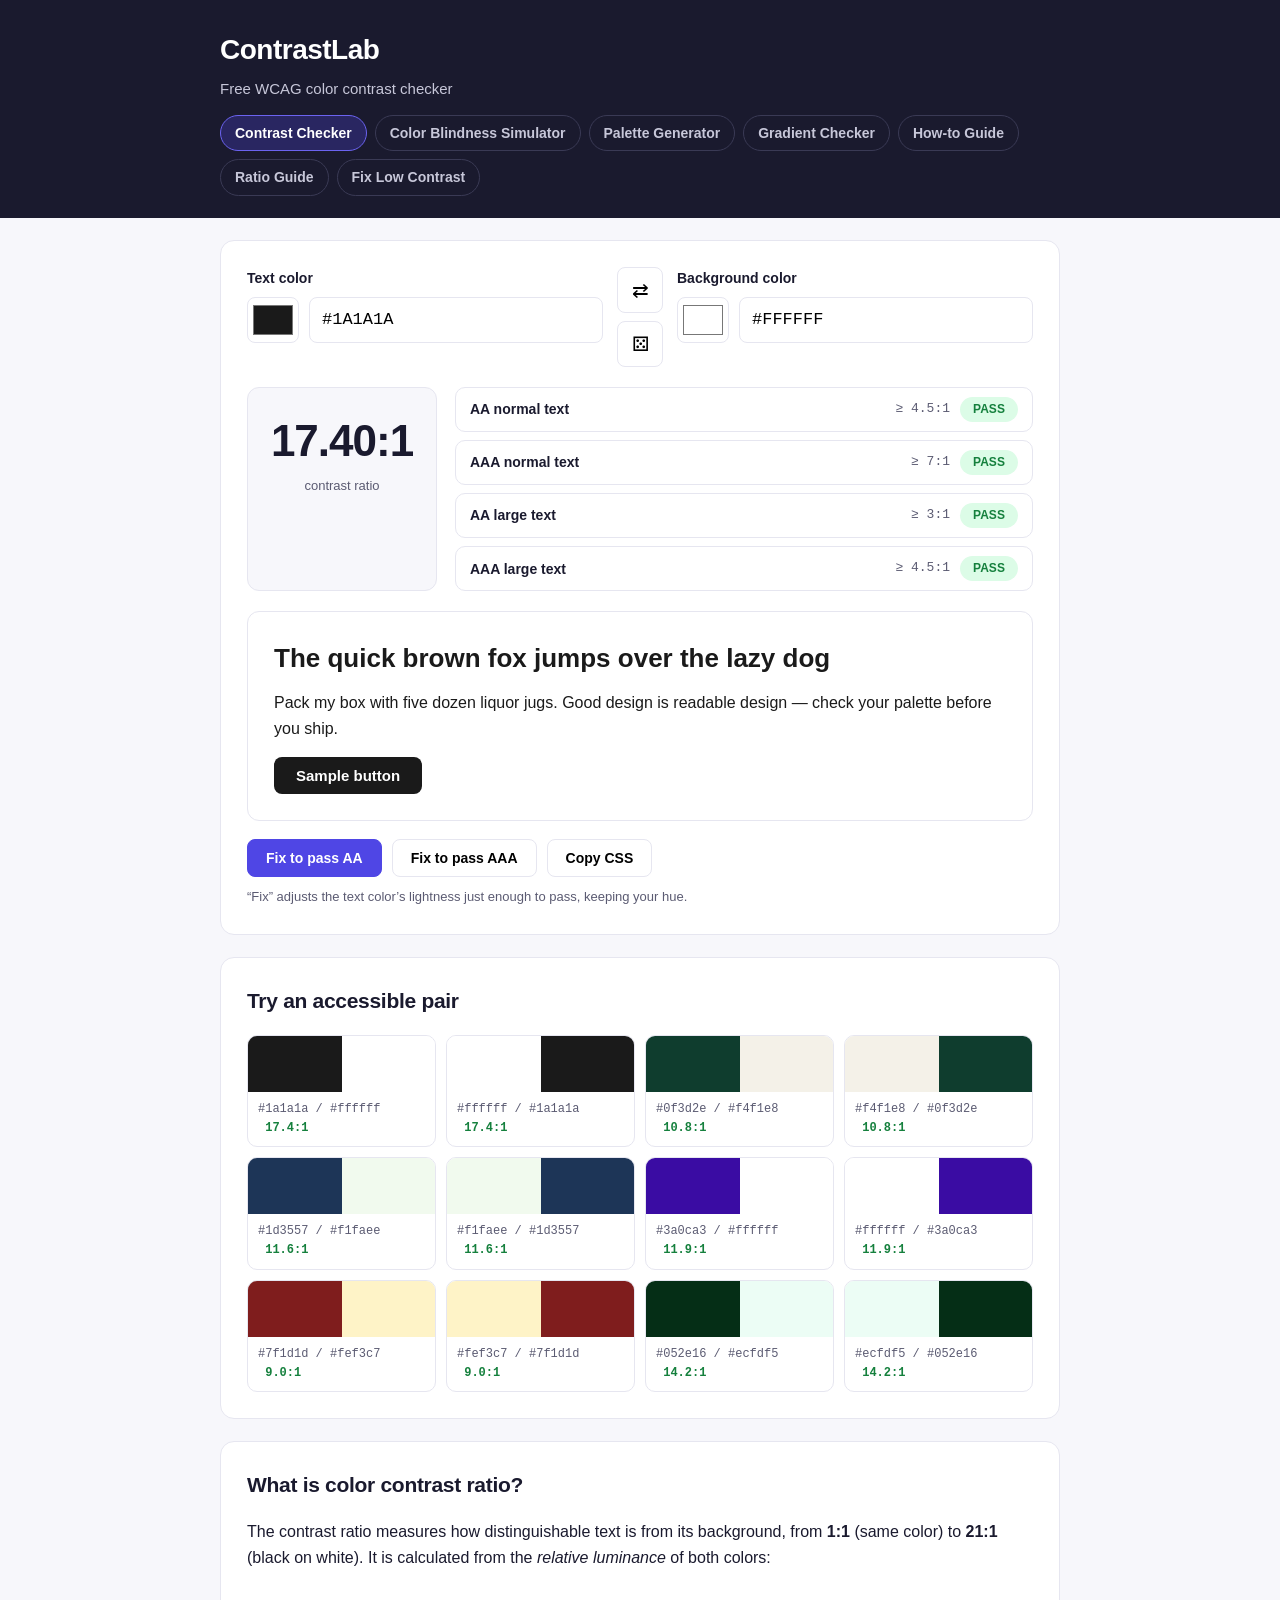
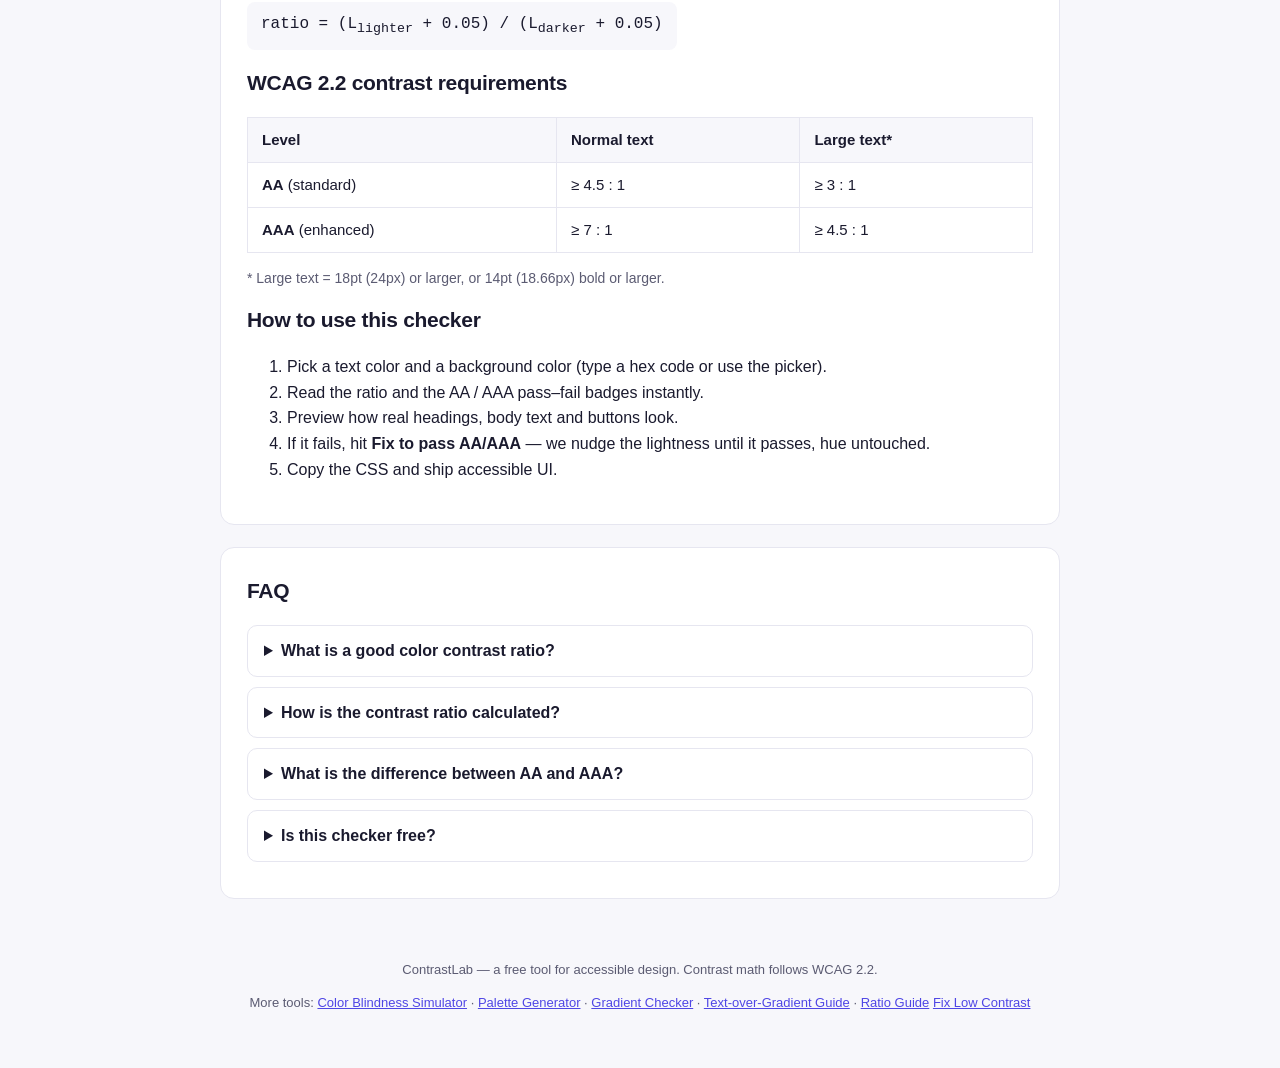
==== index.html @ b46018f4 "tool-sites-daily 2026-10-23: fix low contrast guide + nav/sitemap" ====
<!DOCTYPE html>
<html lang="en">
<head>
<meta charset="UTF-8">
<meta name="viewport" content="width=device-width, initial-scale=1.0">
<title>ContrastLab — Free WCAG Color Contrast Checker</title>
<meta name="description" content="Check color contrast ratios instantly against WCAG 2.2 AA & AAA standards. Free online contrast checker for text, UI designers and developers — with one-click fixes and accessible palette suggestions.">
<meta name="keywords" content="color contrast checker, wcag contrast checker, contrast ratio, accessibility checker, AA AAA">
<meta property="og:title" content="ContrastLab — Free WCAG Color Contrast Checker">
<meta property="og:description" content="Instant WCAG 2.2 contrast ratio checking with one-click accessible fixes.">
<meta property="og:type" content="website">
<link rel="canonical" href="https://contrast.mimito6.uk/">
<meta property="og:url" content="https://contrast.mimito6.uk/">
<link rel="stylesheet" href="styles.css">
<script type="application/ld+json">
{
  "@context": "https://schema.org",
  "@type": "WebApplication",
  "name": "ContrastLab",
  "applicationCategory": "DesignApplication",
  "operatingSystem": "Web",
  "offers": { "@type": "Offer", "price": "0", "priceCurrency": "USD" },
  "description": "Free WCAG 2.2 color contrast ratio checker with automatic accessible-color suggestions."
}
</script>
<script type="application/ld+json">
{
  "@context": "https://schema.org",
  "@type": "FAQPage",
  "mainEntity": [
    {"@type": "Question", "name": "What is a good color contrast ratio?",
     "acceptedAnswer": {"@type": "Answer", "text": "WCAG 2.2 requires a contrast ratio of at least 4.5:1 for normal text (AA) and 7:1 for AAA. Large text (18pt+ or 14pt+ bold) needs 3:1 for AA and 4.5:1 for AAA."}},
    {"@type": "Question", "name": "How is the contrast ratio calculated?",
     "acceptedAnswer": {"@type": "Answer", "text": "The ratio is (L1 + 0.05) / (L2 + 0.05), where L1 and L2 are the relative luminances of the lighter and darker colors, computed from sRGB values with gamma correction per WCAG."}},
    {"@type": "Question", "name": "What is the difference between AA and AAA?",
     "acceptedAnswer": {"@type": "Answer", "text": "AA is the standard compliance level most regulations reference; AAA is the stricter enhanced level. ContrastLab shows pass/fail for both, for normal and large text."}}
  ]
}
</script>
</head>
<body>
<header class="site-header">
  <div class="wrap">
    <div class="brand"><a href="/" class="brand-link">ContrastLab</a></div>
    <p class="tagline">Free WCAG color contrast checker</p>
    <nav class="site-nav" aria-label="Tools">
      <a href="/" class="active">Contrast Checker</a>
      <a href="/color-blindness-simulator">Color Blindness Simulator</a>
      <a href="/palette-generator">Palette Generator</a>
      <a href="/gradient-checker">Gradient Checker</a>
      <a href="/text-over-gradient-guide">How-to Guide</a>
      <a href="/wcag-contrast-ratio-explained">Ratio Guide</a>
      <a href="/fix-low-contrast">Fix Low Contrast</a>
    </nav>
  </div>
</header>

<main class="wrap">
  <section class="tool" aria-label="Contrast checker tool">
    <div class="colors">
      <div class="color-card">
        <label for="fg">Text color</label>
        <div class="picker-row">
          <input type="color" id="fgPicker" value="#1a1a1a" aria-label="Text color picker">
          <input type="text" id="fg" value="#1a1a1a" spellcheck="false" aria-label="Text color hex">
        </div>
      </div>
      <div class="mid-actions">
        <button id="swap" title="Swap colors" aria-label="Swap colors">⇄</button>
        <button id="random" title="Random pair" aria-label="Random pair">⚄</button>
      </div>
      <div class="color-card">
        <label for="bg">Background color</label>
        <div class="picker-row">
          <input type="color" id="bgPicker" value="#ffffff" aria-label="Background color picker">
          <input type="text" id="bg" value="#ffffff" spellcheck="false" aria-label="Background color hex">
        </div>
      </div>
    </div>

    <div class="result-grid">
      <div class="ratio-box">
        <div class="ratio-num" id="ratioNum">--</div>
        <div class="ratio-label">contrast ratio</div>
      </div>
      <div class="grades">
        <div class="grade" id="gradeNormalAA"><span class="g-name">AA normal text</span><span class="g-need">≥ 4.5:1</span><span class="g-badge">–</span></div>
        <div class="grade" id="gradeNormalAAA"><span class="g-name">AAA normal text</span><span class="g-need">≥ 7:1</span><span class="g-badge">–</span></div>
        <div class="grade" id="gradeLargeAA"><span class="g-name">AA large text</span><span class="g-need">≥ 3:1</span><span class="g-badge">–</span></div>
        <div class="grade" id="gradeLargeAAA"><span class="g-name">AAA large text</span><span class="g-need">≥ 4.5:1</span><span class="g-badge">–</span></div>
      </div>
    </div>

    <div class="preview" id="preview" aria-label="Live preview">
      <h2 id="previewH">The quick brown fox jumps over the lazy dog</h2>
      <p id="previewP">Pack my box with five dozen liquor jugs. Good design is readable design — check your palette before you ship.</p>
      <button id="previewBtn">Sample button</button>
    </div>

    <div class="actions">
      <button id="fixAA" class="primary">Fix to pass AA</button>
      <button id="fixAAA">Fix to pass AAA</button>
      <button id="copyCss">Copy CSS</button>
    </div>
    <p class="hint" id="fixHint">“Fix” adjusts the text color’s lightness just enough to pass, keeping your hue.</p>
  </section>

  <section class="pairs" aria-label="Accessible pair suggestions">
    <h2>Try an accessible pair</h2>
    <div class="pair-grid" id="pairGrid"></div>
  </section>

  <section class="guide" aria-label="Guide">
    <h2>What is color contrast ratio?</h2>
    <p>The contrast ratio measures how distinguishable text is from its background, from <strong>1:1</strong> (same color) to <strong>21:1</strong> (black on white). It is calculated from the <em>relative luminance</em> of both colors:</p>
    <p class="formula">ratio = (L<sub>lighter</sub> + 0.05) / (L<sub>darker</sub> + 0.05)</p>
    <h2>WCAG 2.2 contrast requirements</h2>
    <table>
      <thead><tr><th>Level</th><th>Normal text</th><th>Large text*</th></tr></thead>
      <tbody>
        <tr><td><strong>AA</strong> (standard)</td><td>≥ 4.5 : 1</td><td>≥ 3 : 1</td></tr>
        <tr><td><strong>AAA</strong> (enhanced)</td><td>≥ 7 : 1</td><td>≥ 4.5 : 1</td></tr>
      </tbody>
    </table>
    <p class="note">* Large text = 18pt (24px) or larger, or 14pt (18.66px) bold or larger.</p>
    <h2>How to use this checker</h2>
    <ol>
      <li>Pick a text color and a background color (type a hex code or use the picker).</li>
      <li>Read the ratio and the AA / AAA pass–fail badges instantly.</li>
      <li>Preview how real headings, body text and buttons look.</li>
      <li>If it fails, hit <strong>Fix to pass AA/AAA</strong> — we nudge the lightness until it passes, hue untouched.</li>
      <li>Copy the CSS and ship accessible UI.</li>
    </ol>
  </section>

  <section class="faq" aria-label="FAQ">
    <h2>FAQ</h2>
    <details><summary>What is a good color contrast ratio?</summary>
      <p>WCAG 2.2 requires at least <strong>4.5:1</strong> for normal text (AA) and <strong>7:1</strong> for AAA. Large text needs 3:1 (AA) / 4.5:1 (AAA).</p></details>
    <details><summary>How is the contrast ratio calculated?</summary>
      <p>From the relative luminance of each color: <span class="formula">ratio = (L1 + 0.05) / (L2 + 0.05)</span>, with sRGB gamma correction exactly as WCAG defines it.</p></details>
    <details><summary>What is the difference between AA and AAA?</summary>
      <p>AA is the compliance level most laws and policies reference. AAA is stricter. ContrastLab grades both, for normal and large text.</p></details>
    <details><summary>Is this checker free?</summary>
      <p>Yes — free forever, no account, runs 100% in your browser. Your colors never leave your device.</p></details>
  </section>
</main>

<footer class="site-footer">
  <div class="wrap">
    <p>ContrastLab — a free tool for accessible design. Contrast math follows WCAG 2.2.</p>
    <p class="footer-tools">More tools: <a href="/color-blindness-simulator">Color Blindness Simulator</a> &middot; <a href="/palette-generator">Palette Generator</a> &middot; <a href="/gradient-checker">Gradient Checker</a> &middot; <a href="/text-over-gradient-guide">Text-over-Gradient Guide</a> &middot; <a href="/wcag-contrast-ratio-explained">Ratio Guide</a>
      <a href="/fix-low-contrast">Fix Low Contrast</a></p>
  </div>
</footer>

<script src="app.js"></script>
</body>
</html>
---- styles.css ----
:root {
  --ink: #1a1a2e;
  --muted: #5b5b72;
  --bg: #f7f7fb;
  --card: #ffffff;
  --line: #e6e6f0;
  --accent: #4f46e5;
  --pass: #15803d;
  --passbg: #dcfce7;
  --fail: #b91c1c;
  --failbg: #fee2e2;
}
* { box-sizing: border-box; }
body {
  margin: 0; font-family: -apple-system, BlinkMacSystemFont, "Segoe UI", Roboto, "Helvetica Neue", Arial, sans-serif;
  color: var(--ink); background: var(--bg); line-height: 1.6;
}
.wrap { max-width: 880px; margin: 0 auto; padding: 0 20px; }
.site-header { background: var(--ink); color: #fff; padding: 28px 0 22px; }
.brand { font-size: 28px; font-weight: 800; letter-spacing: -0.5px; }
.tagline { margin: 4px 0 0; color: #c7c7d9; font-size: 15px; }
main .tool, main .pairs, main .guide, main .faq {
  background: var(--card); border: 1px solid var(--line); border-radius: 14px;
  padding: 26px; margin: 22px 0;
}
.colors { display: flex; gap: 14px; align-items: stretch; flex-wrap: wrap; }
.color-card { flex: 1 1 220px; }
.color-card label { display: block; font-weight: 700; margin-bottom: 8px; font-size: 14px; }
.picker-row { display: flex; gap: 10px; }
.picker-row input[type="color"] {
  width: 52px; height: 46px; border: 1px solid var(--line); border-radius: 8px;
  padding: 3px; background: #fff; cursor: pointer;
}
.picker-row input[type="text"] {
  flex: 1; font-size: 17px; font-family: ui-monospace, monospace; text-transform: uppercase;
  border: 1px solid var(--line); border-radius: 8px; padding: 0 12px;
}
.mid-actions { display: flex; flex-direction: column; gap: 8px; justify-content: center; }
.mid-actions button {
  font-size: 20px; border: 1px solid var(--line); background: #fff; border-radius: 8px;
  width: 46px; height: 46px; cursor: pointer;
}
.mid-actions button:hover { border-color: var(--accent); }
.result-grid { display: flex; gap: 18px; margin-top: 20px; flex-wrap: wrap; }
.ratio-box {
  min-width: 190px; text-align: center; border: 1px solid var(--line); border-radius: 12px;
  padding: 18px 12px; background: var(--bg);
}
.ratio-num { font-size: 44px; font-weight: 800; letter-spacing: -1px; }
.ratio-label { color: var(--muted); font-size: 13px; }
.grades { flex: 1 1 300px; display: grid; gap: 8px; }
.grade {
  display: flex; align-items: center; gap: 10px; border: 1px solid var(--line);
  border-radius: 10px; padding: 9px 14px; font-size: 14px;
}
.g-name { font-weight: 700; }
.g-need { color: var(--muted); margin-left: auto; font-family: ui-monospace, monospace; font-size: 13px; }
.g-badge {
  font-weight: 800; font-size: 12px; padding: 3px 10px; border-radius: 20px;
  background: #eee; color: var(--muted); min-width: 58px; text-align: center;
}
.g-badge.pass { background: var(--passbg); color: var(--pass); }
.g-badge.fail { background: var(--failbg); color: var(--fail); }
.preview {
  margin-top: 20px; border: 1px solid var(--line); border-radius: 12px; padding: 26px;
  transition: background 0.15s, color 0.15s;
}
.preview h2 { margin: 0 0 10px; font-size: 26px; }
.preview p { margin: 0 0 16px; }
.preview button {
  border: none; border-radius: 8px; padding: 10px 22px; font-size: 15px; font-weight: 700; cursor: pointer;
}
.actions { display: flex; gap: 10px; margin-top: 18px; flex-wrap: wrap; }
.actions button {
  border: 1px solid var(--line); background: #fff; border-radius: 8px;
  padding: 10px 18px; font-size: 14px; font-weight: 700; cursor: pointer;
}
.actions button.primary { background: var(--accent); border-color: var(--accent); color: #fff; }
.actions button:hover { filter: brightness(0.96); }
.hint { color: var(--muted); font-size: 13px; margin: 10px 0 0; }
.pairs h2, .guide h2, .faq h2 { margin-top: 0; font-size: 21px; letter-spacing: -0.3px; }
.pair-grid { display: grid; grid-template-columns: repeat(auto-fill, minmax(150px, 1fr)); gap: 10px; }
.pair {
  border: 1px solid var(--line); border-radius: 10px; overflow: hidden; cursor: pointer; background: #fff;
}
.pair:hover { border-color: var(--accent); }
.pair .swatches { display: flex; height: 56px; }
.pair .swatches div { flex: 1; }
.pair .meta { padding: 8px 10px; font-size: 12px; font-family: ui-monospace, monospace; color: var(--muted); }
.pair .meta b { color: var(--pass); }
.guide table { border-collapse: collapse; width: 100%; margin: 12px 0; font-size: 15px; }
.guide th, .guide td { border: 1px solid var(--line); padding: 10px 14px; text-align: left; }
.guide th { background: var(--bg); }
.formula { font-family: ui-monospace, monospace; background: var(--bg); padding: 10px 14px; border-radius: 8px; display: inline-block; }
.note { color: var(--muted); font-size: 14px; }
.faq details { border: 1px solid var(--line); border-radius: 10px; padding: 12px 16px; margin-bottom: 10px; }
.faq summary { font-weight: 700; cursor: pointer; }
.site-footer { padding: 26px 0 40px; color: var(--muted); font-size: 13px; text-align: center; }
.footer-tools { margin-top: 8px; }
.footer-tools a { color: var(--accent); }
.brand-link { color: inherit; text-decoration: none; }
.site-nav { display: flex; gap: 8px; margin-top: 14px; flex-wrap: wrap; }
.site-nav a {
  color: #c7c7d9; text-decoration: none; font-size: 14px; font-weight: 600;
  padding: 6px 14px; border-radius: 20px; border: 1px solid #3a3a55;
}
.site-nav a.active, .site-nav a:hover { color: #fff; border-color: #6b63f0; background: rgba(79,70,229,.28); }

/* ---- Color blindness simulator page ---- */
.page-title { margin: 0 0 6px; font-size: 28px; letter-spacing: -0.5px; }
.page-intro { color: var(--muted); margin: 0 0 18px; }
.page-intro.small { font-size: 14px; }
.sub-h { font-size: 19px; margin: 30px 0 8px; letter-spacing: -0.3px; }
.sim-input { display: flex; gap: 14px; flex-wrap: wrap; margin-bottom: 20px; }
.sim-input .color-card { flex: 1 1 220px; }
.sev-card { flex: 1 1 220px; }
.sev-card label { display: block; font-weight: 700; margin-bottom: 8px; font-size: 14px; }
.sev-card label span { font-family: ui-monospace, monospace; color: var(--accent); }
.sev-card input[type="range"] { width: 100%; accent-color: var(--accent); }
.sev-hint { color: var(--muted); font-size: 12px; margin-top: 4px; }
.sim-grid { display: grid; grid-template-columns: repeat(auto-fill, minmax(150px, 1fr)); gap: 10px; }
.sim-card { border: 1px solid var(--line); border-radius: 10px; overflow: hidden; background: #fff; }
.sim-swatch { height: 92px; display: flex; flex-direction: column; align-items: center; justify-content: center; gap: 2px; transition: background .15s; }
.sim-aa { font-size: 26px; font-weight: 800; }
.sim-hex { font-family: ui-monospace, monospace; font-size: 12px; }
.sim-card .sim-name { font-weight: 700; font-size: 13px; padding: 8px 10px 0; }
.sim-tag { font-weight: 400; font-size: 11px; color: var(--muted); }
.sim-prev { font-size: 11px; color: var(--accent); padding: 0 10px; font-weight: 600; }
.sim-desc { font-size: 12px; color: var(--muted); padding: 2px 10px 10px; line-height: 1.45; }
.palette-table { border: 1px solid var(--line); border-radius: 10px; overflow-x: auto; }
.pt-row { display: grid; grid-template-columns: 92px repeat(5, minmax(108px, 1fr)); min-width: 660px; }
.pt-row + .pt-row { border-top: 1px solid var(--line); }
.pt-header { background: var(--bg); font-weight: 700; font-size: 12px; }
.pt-head { padding: 10px; font-size: 12px; }
.pt-name {
  padding: 10px; font-size: 13px; font-weight: 700; text-align: left;
  border: none; background: none; cursor: pointer; color: var(--ink);
}
button.pt-name:hover { color: var(--accent); text-decoration: underline; }
.pt-cell { display: flex; align-items: center; gap: 7px; padding: 8px 10px; font-size: 11px; }
.pt-dot { width: 26px; height: 26px; border-radius: 6px; border: 1px solid rgba(0,0,0,.12); flex: none; }
.pt-hex { font-family: ui-monospace, monospace; color: var(--muted); }
.vision-tabs { display: flex; gap: 8px; flex-wrap: wrap; margin-bottom: 14px; }
.vision-tabs button {
  border: 1px solid var(--line); background: #fff; border-radius: 20px;
  padding: 8px 16px; font-size: 13px; font-weight: 700; cursor: pointer; color: var(--ink);
}
.vision-tabs button.on { background: var(--ink); color: #fff; border-color: var(--ink); }
.ui-preview { margin-top: 6px; }
.ui-card { border: 1px solid var(--line); border-radius: 12px; padding: 22px; transition: background .15s; }
.ui-head { font-size: 20px; font-weight: 800; margin: 0 0 6px; }
.ui-body { font-size: 14px; margin: 0 0 12px; }
.ui-badges { display: flex; gap: 8px; flex-wrap: wrap; margin-bottom: 14px; }
.ui-badge { font-size: 12px; font-weight: 700; padding: 5px 12px; border-radius: 16px; }
.ui-btn { border: none; border-radius: 8px; padding: 10px 22px; font-size: 14px; font-weight: 700; cursor: pointer; margin-bottom: 18px; }
.ui-bars { display: flex; gap: 8px; align-items: flex-end; height: 90px; margin-bottom: 4px; }
.ui-bar { flex: 1; border-radius: 5px 5px 0 0; }
.ui-bar:nth-child(1) { height: 55%; } .ui-bar:nth-child(2) { height: 80%; }
.ui-bar:nth-child(3) { height: 40%; } .ui-bar:nth-child(4) { height: 95%; }
.ui-bar:nth-child(5) { height: 65%; }
.ui-bar-labels { display: flex; gap: 8px; }
.ui-bar-labels span { flex: 1; text-align: center; font-size: 11px; color: var(--muted); font-weight: 700; }
@media (max-width: 560px) {
  .mid-actions { flex-direction: row; }
  .ratio-num { font-size: 36px; }
}

/* Palette generator */
.pg-grid { display: grid; grid-template-columns: repeat(auto-fill, minmax(160px, 1fr)); gap: 12px; margin: 12px 0 26px; }
.pg-swatch { border: 1px solid var(--line); border-radius: 10px; overflow: hidden; background: #fff; }
.pg-color { height: 76px; }
.pg-info { padding: 9px 11px; font-size: 12px; }
.pg-name { font-weight: 700; margin-bottom: 3px; }
.pg-hex { font-family: ui-monospace, monospace; font-weight: 700; cursor: pointer; color: var(--accent, #1a56db); margin-bottom: 6px; }
.pg-hex:hover { text-decoration: underline; }
.pg-ratio { color: var(--muted); margin-top: 4px; line-height: 1.7; }
.pg-ratio strong { color: var(--ink); }
.pg-badge { display: inline-block; font-size: 10px; font-weight: 700; padding: 2px 8px; border-radius: 12px; margin-left: 4px; }
.pg-aaa { background: #e6f4ea; color: #137333; }
.pg-aa { background: #d9edf9; color: #0b5fa5; }
.pg-la { background: #fef7e0; color: #8a6d00; }
.pg-no { background: #fce8e6; color: #a50e0e; }
input.invalid { border-color: #a50e0e !important; background: #fce8e6; }
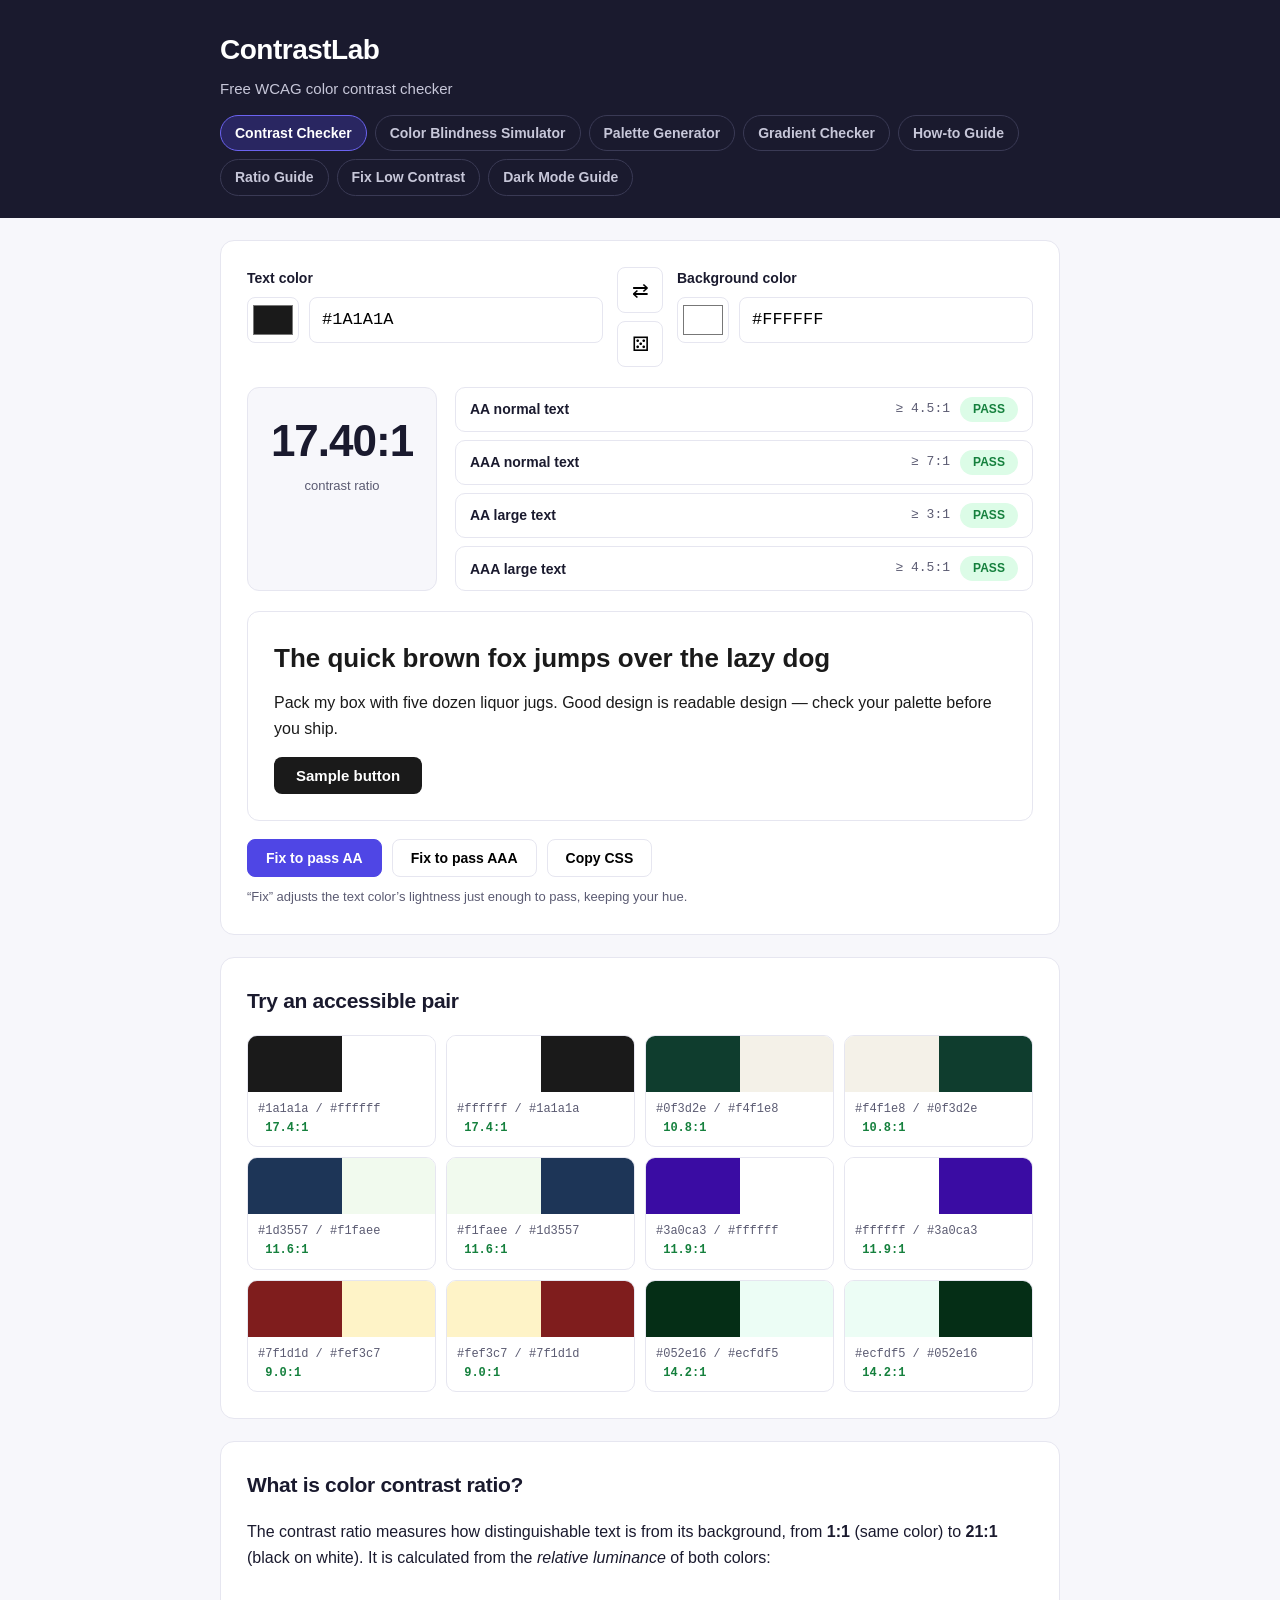
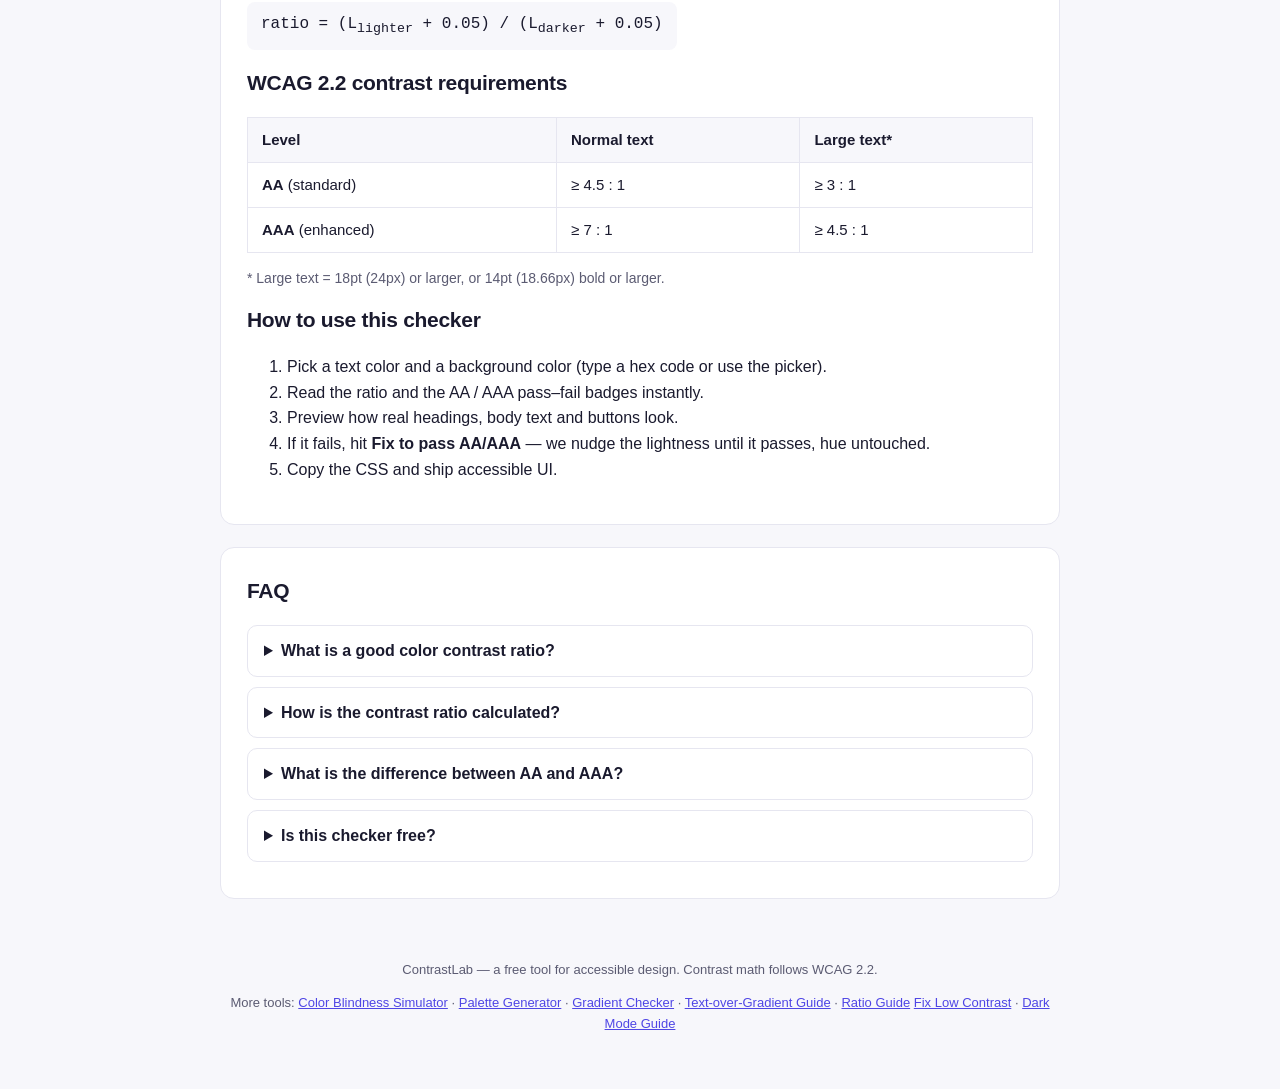
==== commit 7de90ca3: "tool-sites-daily 2026-10-30: dark mode contrast guide + nav/sitemap" ====
--- a/index.html
+++ b/index.html
@@ -51,6 +51,7 @@
       <a href="/text-over-gradient-guide">How-to Guide</a>
       <a href="/wcag-contrast-ratio-explained">Ratio Guide</a>
       <a href="/fix-low-contrast">Fix Low Contrast</a>
+      <a href="/dark-mode-contrast-guide">Dark Mode Guide</a>
     </nav>
   </div>
 </header>
@@ -150,7 +151,7 @@
   <div class="wrap">
     <p>ContrastLab — a free tool for accessible design. Contrast math follows WCAG 2.2.</p>
     <p class="footer-tools">More tools: <a href="/color-blindness-simulator">Color Blindness Simulator</a> &middot; <a href="/palette-generator">Palette Generator</a> &middot; <a href="/gradient-checker">Gradient Checker</a> &middot; <a href="/text-over-gradient-guide">Text-over-Gradient Guide</a> &middot; <a href="/wcag-contrast-ratio-explained">Ratio Guide</a>
-      <a href="/fix-low-contrast">Fix Low Contrast</a></p>
+      <a href="/fix-low-contrast">Fix Low Contrast</a> &middot; <a href="/dark-mode-contrast-guide">Dark Mode Guide</a></p>
   </div>
 </footer>
 
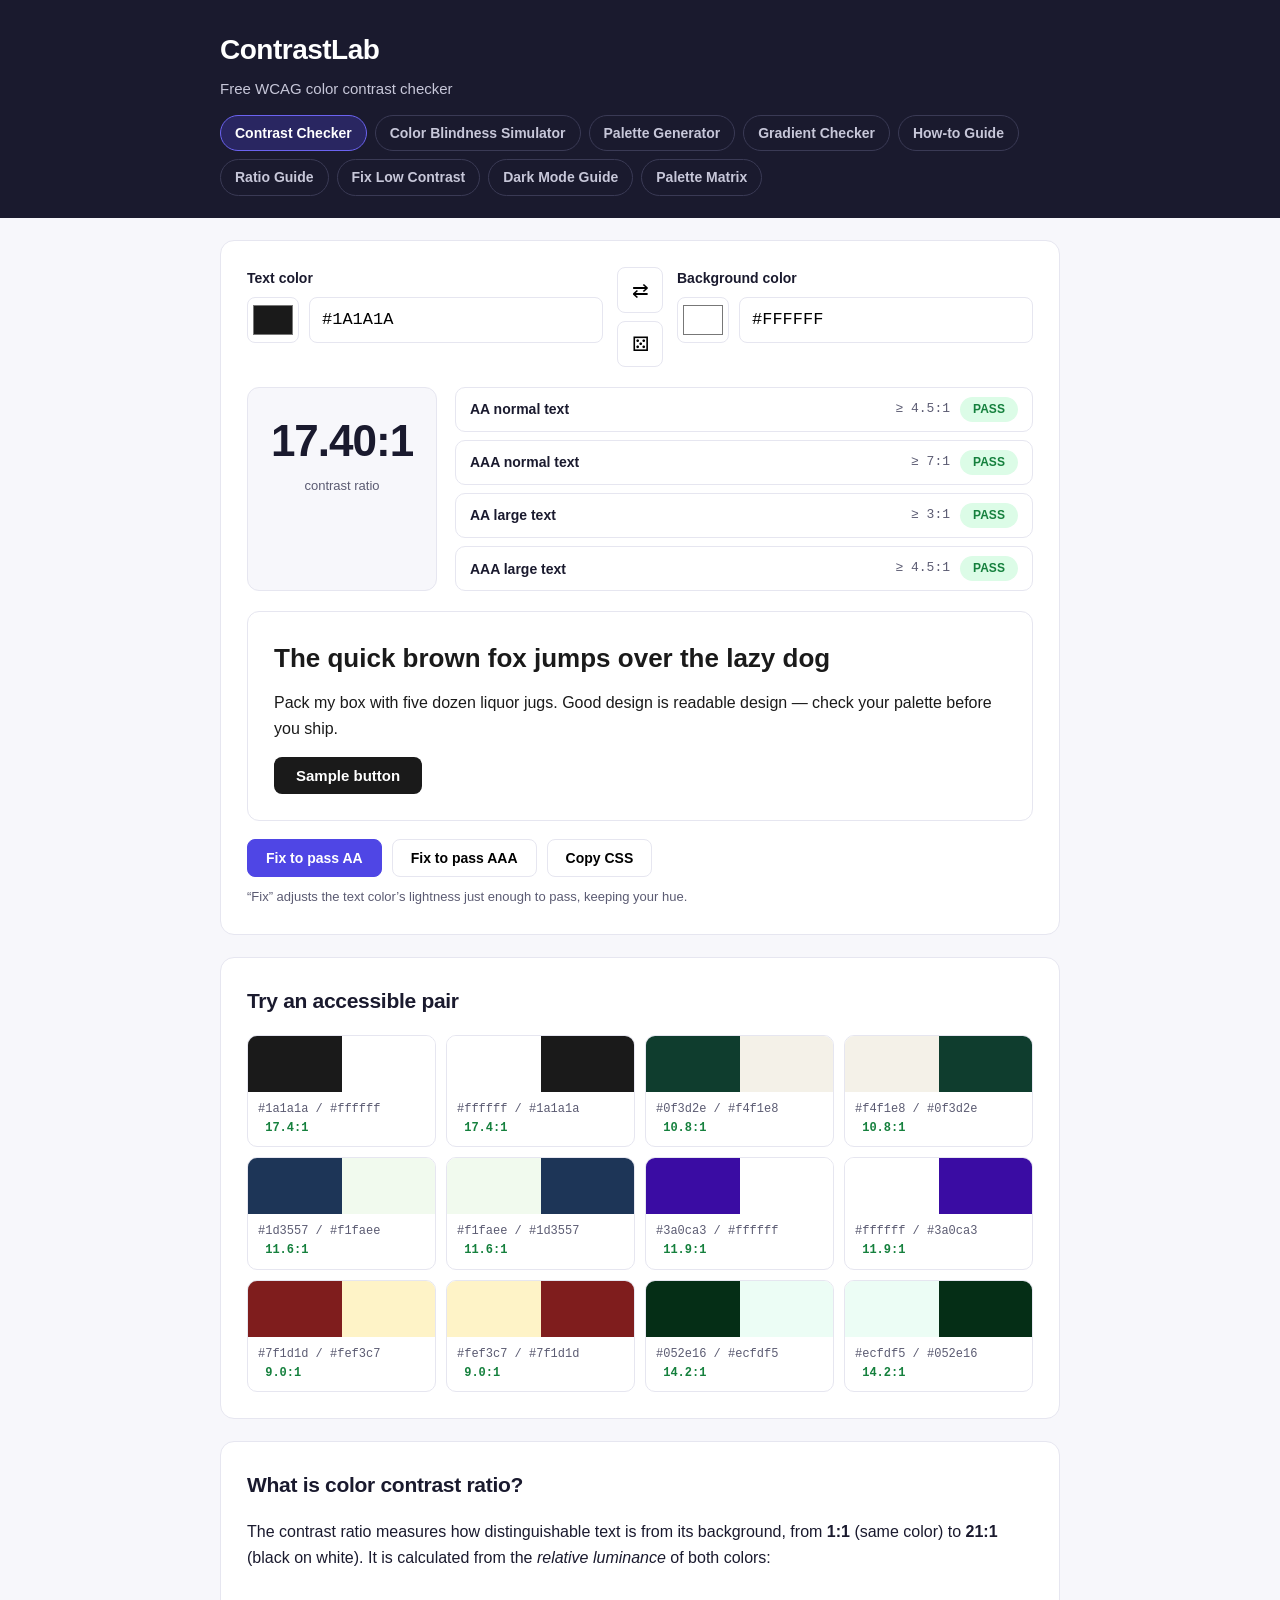
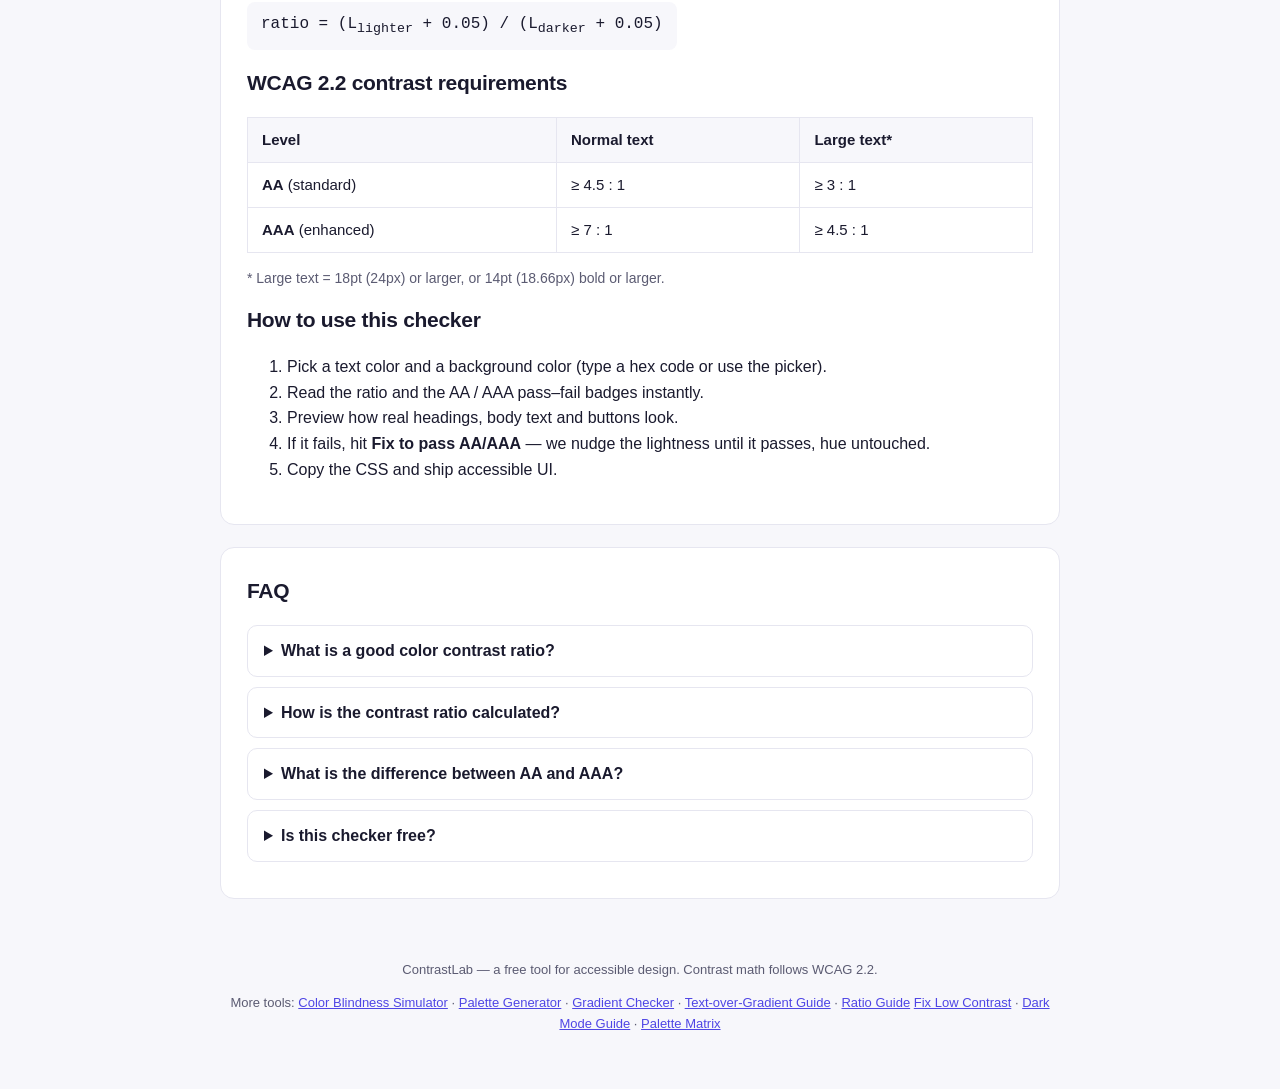
==== commit ea753999: "tool-sites-daily 2026-11-04: palette contrast matrix + nav/sitemap" ====
--- a/index.html
+++ b/index.html
@@ -52,6 +52,7 @@
       <a href="/wcag-contrast-ratio-explained">Ratio Guide</a>
       <a href="/fix-low-contrast">Fix Low Contrast</a>
       <a href="/dark-mode-contrast-guide">Dark Mode Guide</a>
+      <a href="/palette-contrast-matrix">Palette Matrix</a>
     </nav>
   </div>
 </header>
@@ -151,7 +152,7 @@
   <div class="wrap">
     <p>ContrastLab — a free tool for accessible design. Contrast math follows WCAG 2.2.</p>
     <p class="footer-tools">More tools: <a href="/color-blindness-simulator">Color Blindness Simulator</a> &middot; <a href="/palette-generator">Palette Generator</a> &middot; <a href="/gradient-checker">Gradient Checker</a> &middot; <a href="/text-over-gradient-guide">Text-over-Gradient Guide</a> &middot; <a href="/wcag-contrast-ratio-explained">Ratio Guide</a>
-      <a href="/fix-low-contrast">Fix Low Contrast</a> &middot; <a href="/dark-mode-contrast-guide">Dark Mode Guide</a></p>
+      <a href="/fix-low-contrast">Fix Low Contrast</a> &middot; <a href="/dark-mode-contrast-guide">Dark Mode Guide</a> &middot; <a href="/palette-contrast-matrix">Palette Matrix</a></p>
   </div>
 </footer>
 
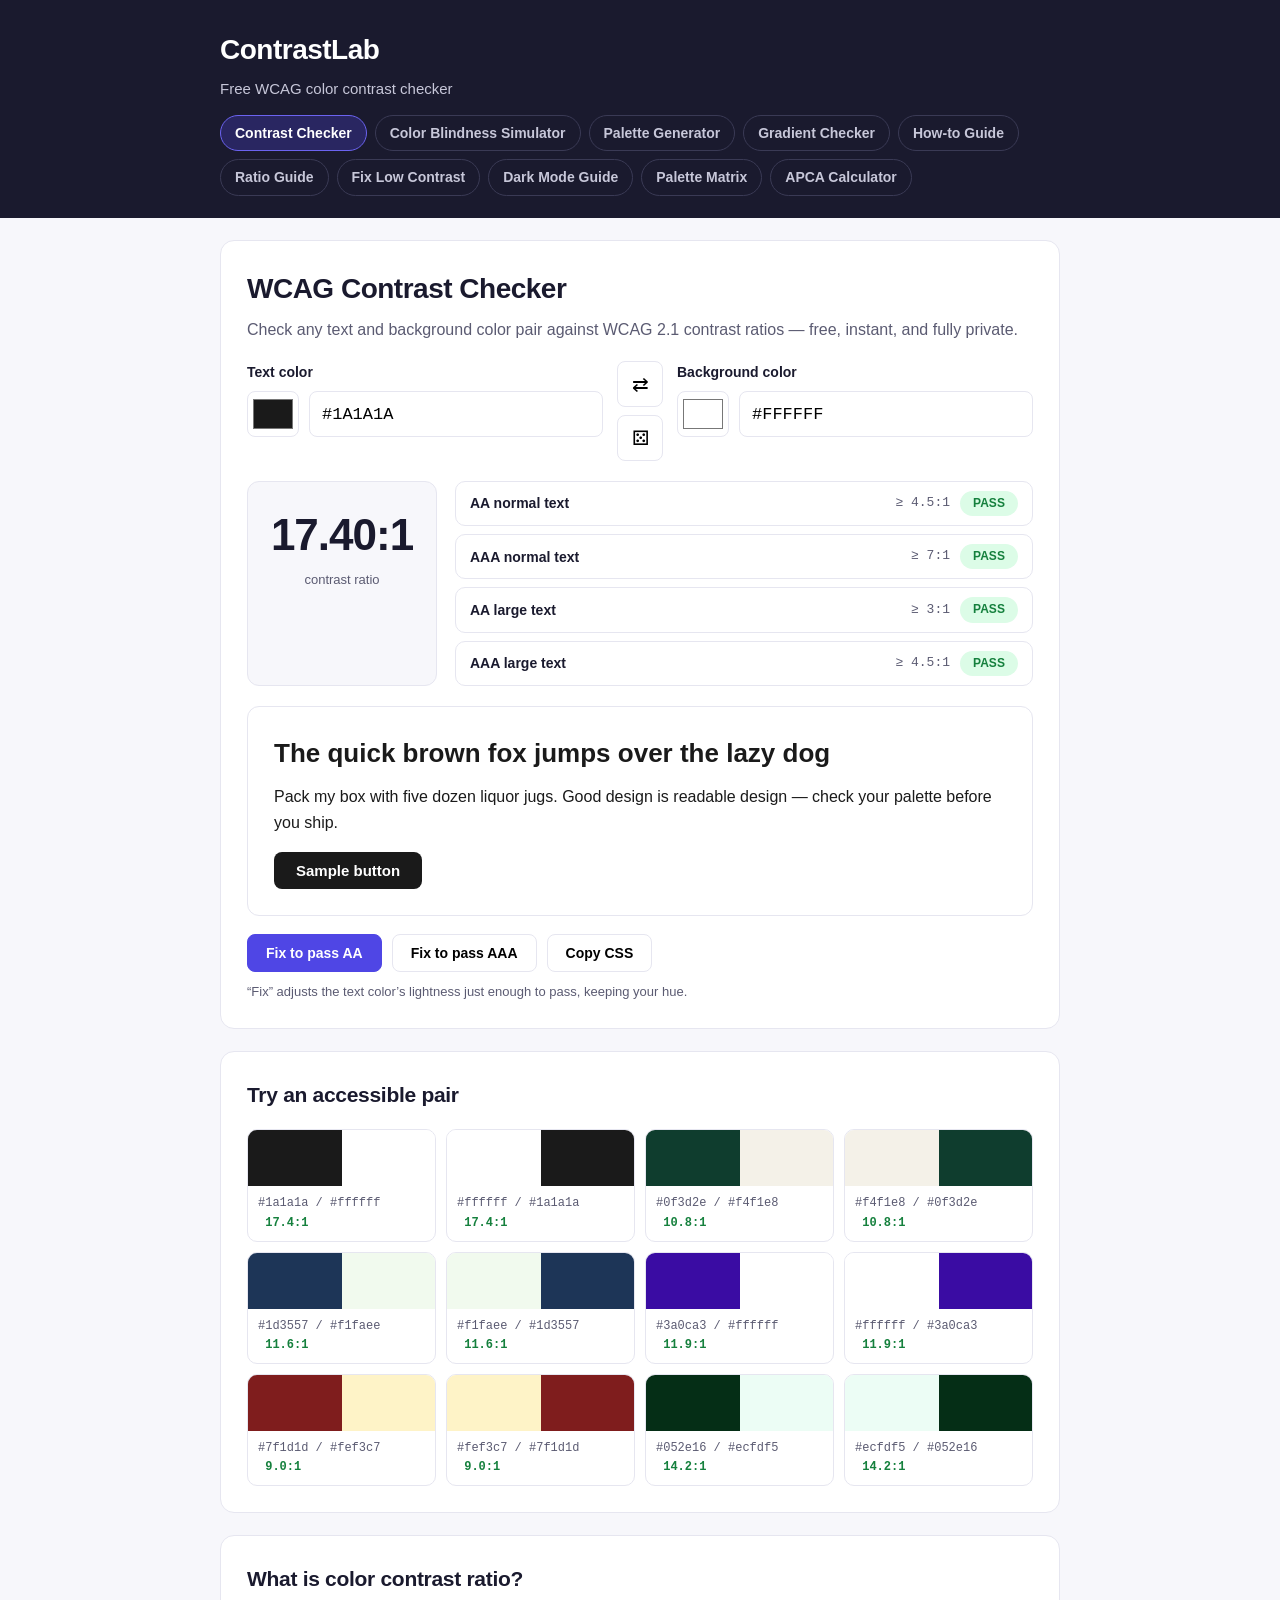
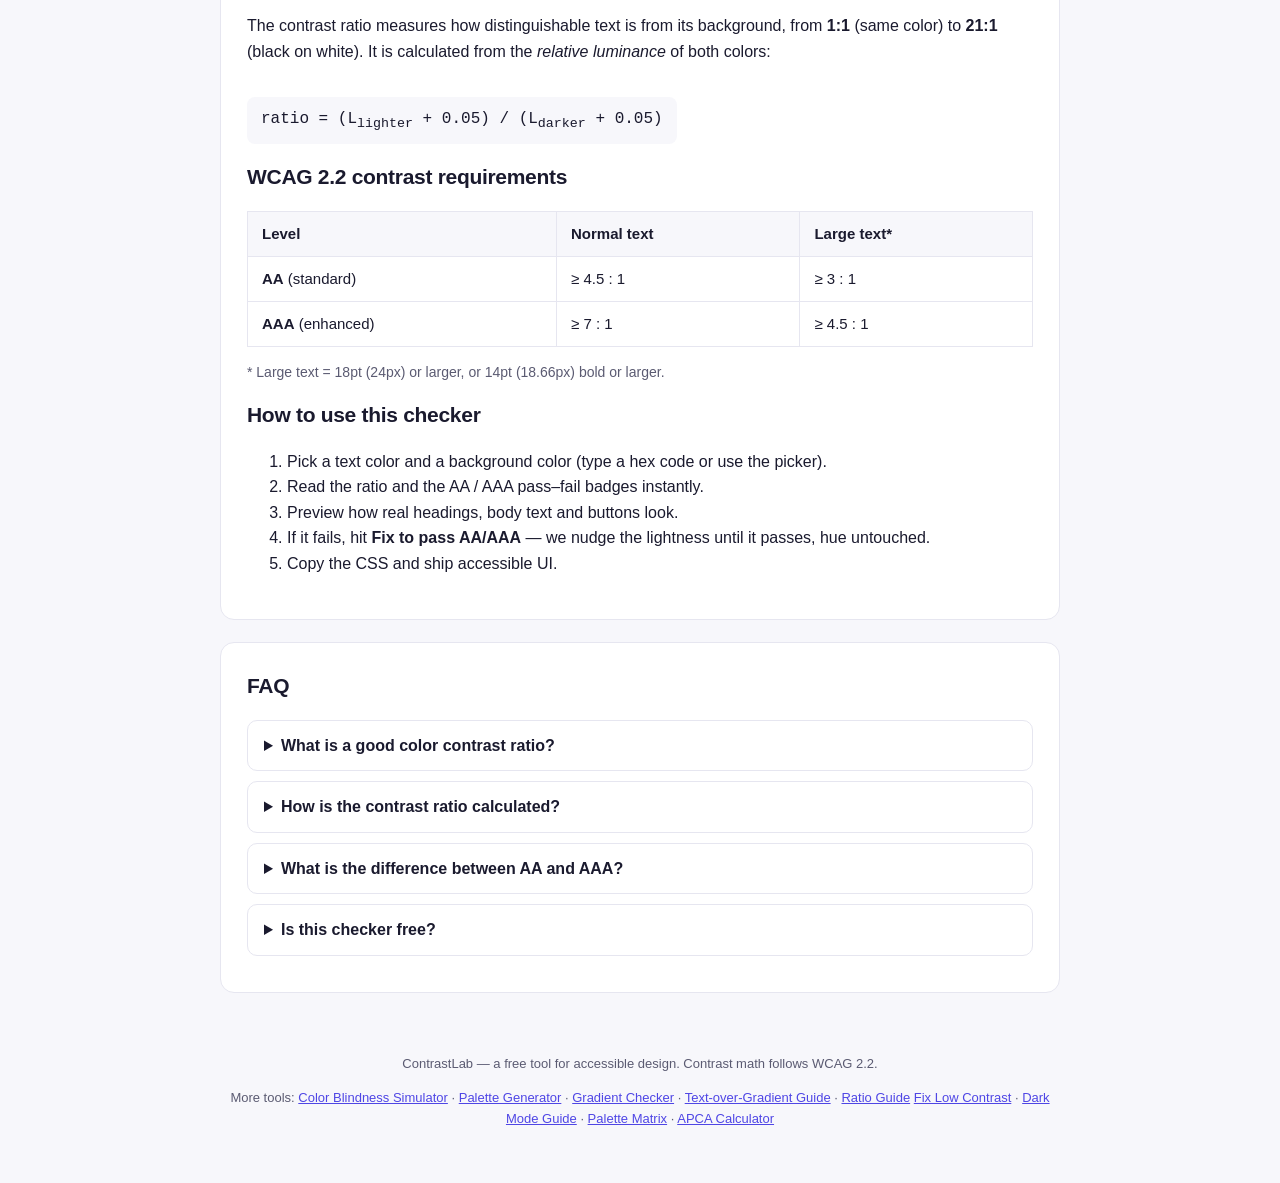
==== commit e03a5ec0: "tool-sites-daily 2026-11-08: APCA calculator + homepage h1 + nav/sitemap" ====
--- a/index.html
+++ b/index.html
@@ -53,12 +53,15 @@
       <a href="/fix-low-contrast">Fix Low Contrast</a>
       <a href="/dark-mode-contrast-guide">Dark Mode Guide</a>
       <a href="/palette-contrast-matrix">Palette Matrix</a>
+      <a href="/apca-calculator">APCA Calculator</a>
     </nav>
   </div>
 </header>
 
 <main class="wrap">
   <section class="tool" aria-label="Contrast checker tool">
+    <h1 class="page-title">WCAG Contrast Checker</h1>
+    <p class="page-intro">Check any text and background color pair against WCAG 2.1 contrast ratios — free, instant, and fully private.</p>
     <div class="colors">
       <div class="color-card">
         <label for="fg">Text color</label>
@@ -152,7 +155,7 @@
   <div class="wrap">
     <p>ContrastLab — a free tool for accessible design. Contrast math follows WCAG 2.2.</p>
     <p class="footer-tools">More tools: <a href="/color-blindness-simulator">Color Blindness Simulator</a> &middot; <a href="/palette-generator">Palette Generator</a> &middot; <a href="/gradient-checker">Gradient Checker</a> &middot; <a href="/text-over-gradient-guide">Text-over-Gradient Guide</a> &middot; <a href="/wcag-contrast-ratio-explained">Ratio Guide</a>
-      <a href="/fix-low-contrast">Fix Low Contrast</a> &middot; <a href="/dark-mode-contrast-guide">Dark Mode Guide</a> &middot; <a href="/palette-contrast-matrix">Palette Matrix</a></p>
+      <a href="/fix-low-contrast">Fix Low Contrast</a> &middot; <a href="/dark-mode-contrast-guide">Dark Mode Guide</a> &middot; <a href="/palette-contrast-matrix">Palette Matrix</a> &middot; <a href="/apca-calculator">APCA Calculator</a></p>
   </div>
 </footer>
 
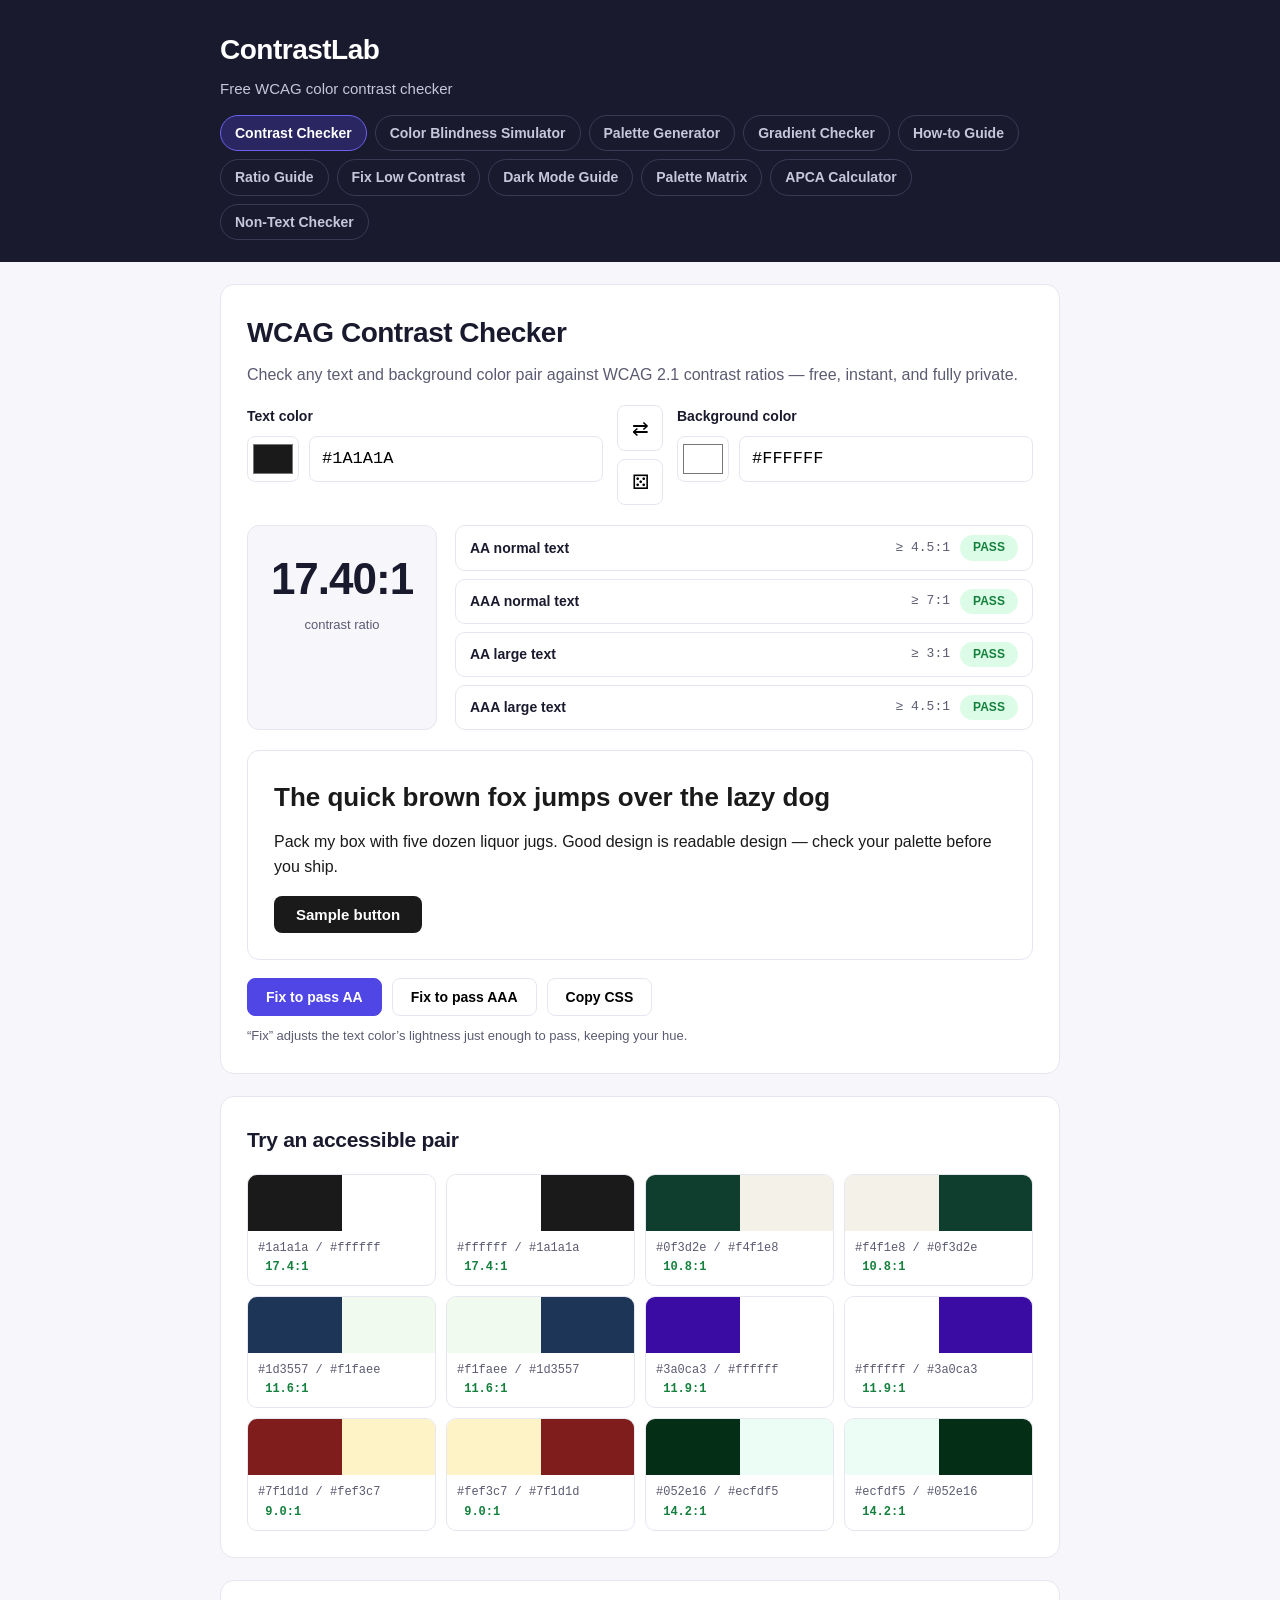
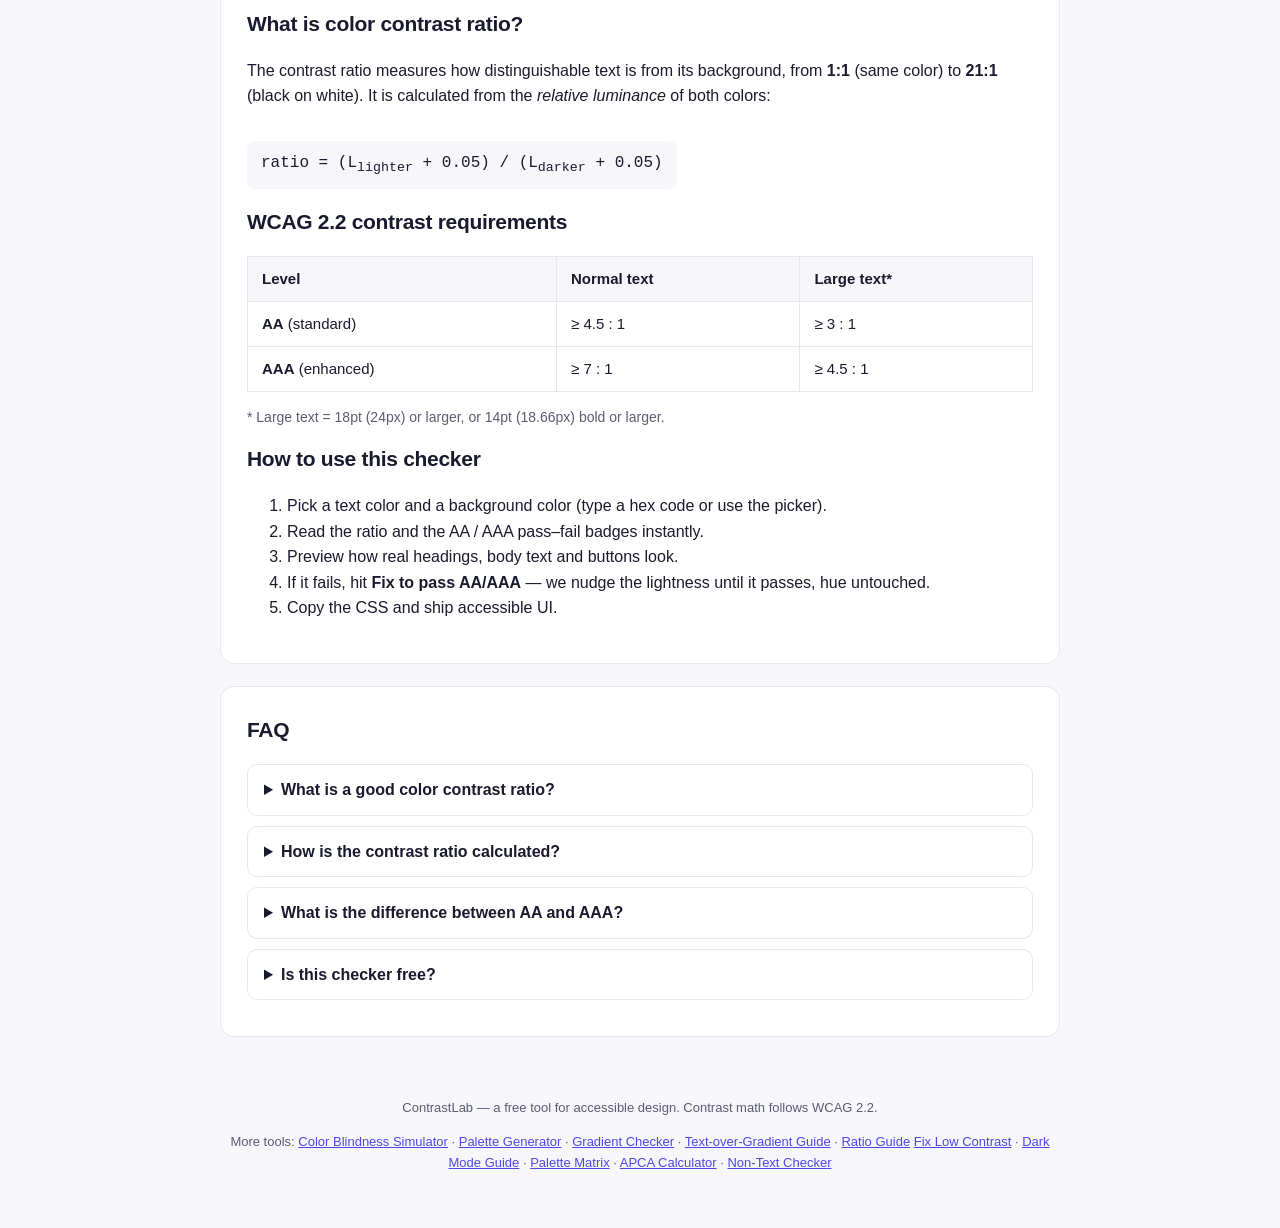
==== commit 0b545db6: "tool-sites-daily 2026-11-14: non-text contrast checker + nav/sitemap" ====
--- a/index.html
+++ b/index.html
@@ -54,6 +54,7 @@
       <a href="/dark-mode-contrast-guide">Dark Mode Guide</a>
       <a href="/palette-contrast-matrix">Palette Matrix</a>
       <a href="/apca-calculator">APCA Calculator</a>
+      <a href="/non-text-contrast">Non-Text Checker</a>
     </nav>
   </div>
 </header>
@@ -155,7 +156,7 @@
   <div class="wrap">
     <p>ContrastLab — a free tool for accessible design. Contrast math follows WCAG 2.2.</p>
     <p class="footer-tools">More tools: <a href="/color-blindness-simulator">Color Blindness Simulator</a> &middot; <a href="/palette-generator">Palette Generator</a> &middot; <a href="/gradient-checker">Gradient Checker</a> &middot; <a href="/text-over-gradient-guide">Text-over-Gradient Guide</a> &middot; <a href="/wcag-contrast-ratio-explained">Ratio Guide</a>
-      <a href="/fix-low-contrast">Fix Low Contrast</a> &middot; <a href="/dark-mode-contrast-guide">Dark Mode Guide</a> &middot; <a href="/palette-contrast-matrix">Palette Matrix</a> &middot; <a href="/apca-calculator">APCA Calculator</a></p>
+      <a href="/fix-low-contrast">Fix Low Contrast</a> &middot; <a href="/dark-mode-contrast-guide">Dark Mode Guide</a> &middot; <a href="/palette-contrast-matrix">Palette Matrix</a> &middot; <a href="/apca-calculator">APCA Calculator</a> &middot; <a href="/non-text-contrast">Non-Text Checker</a></p>
   </div>
 </footer>
 
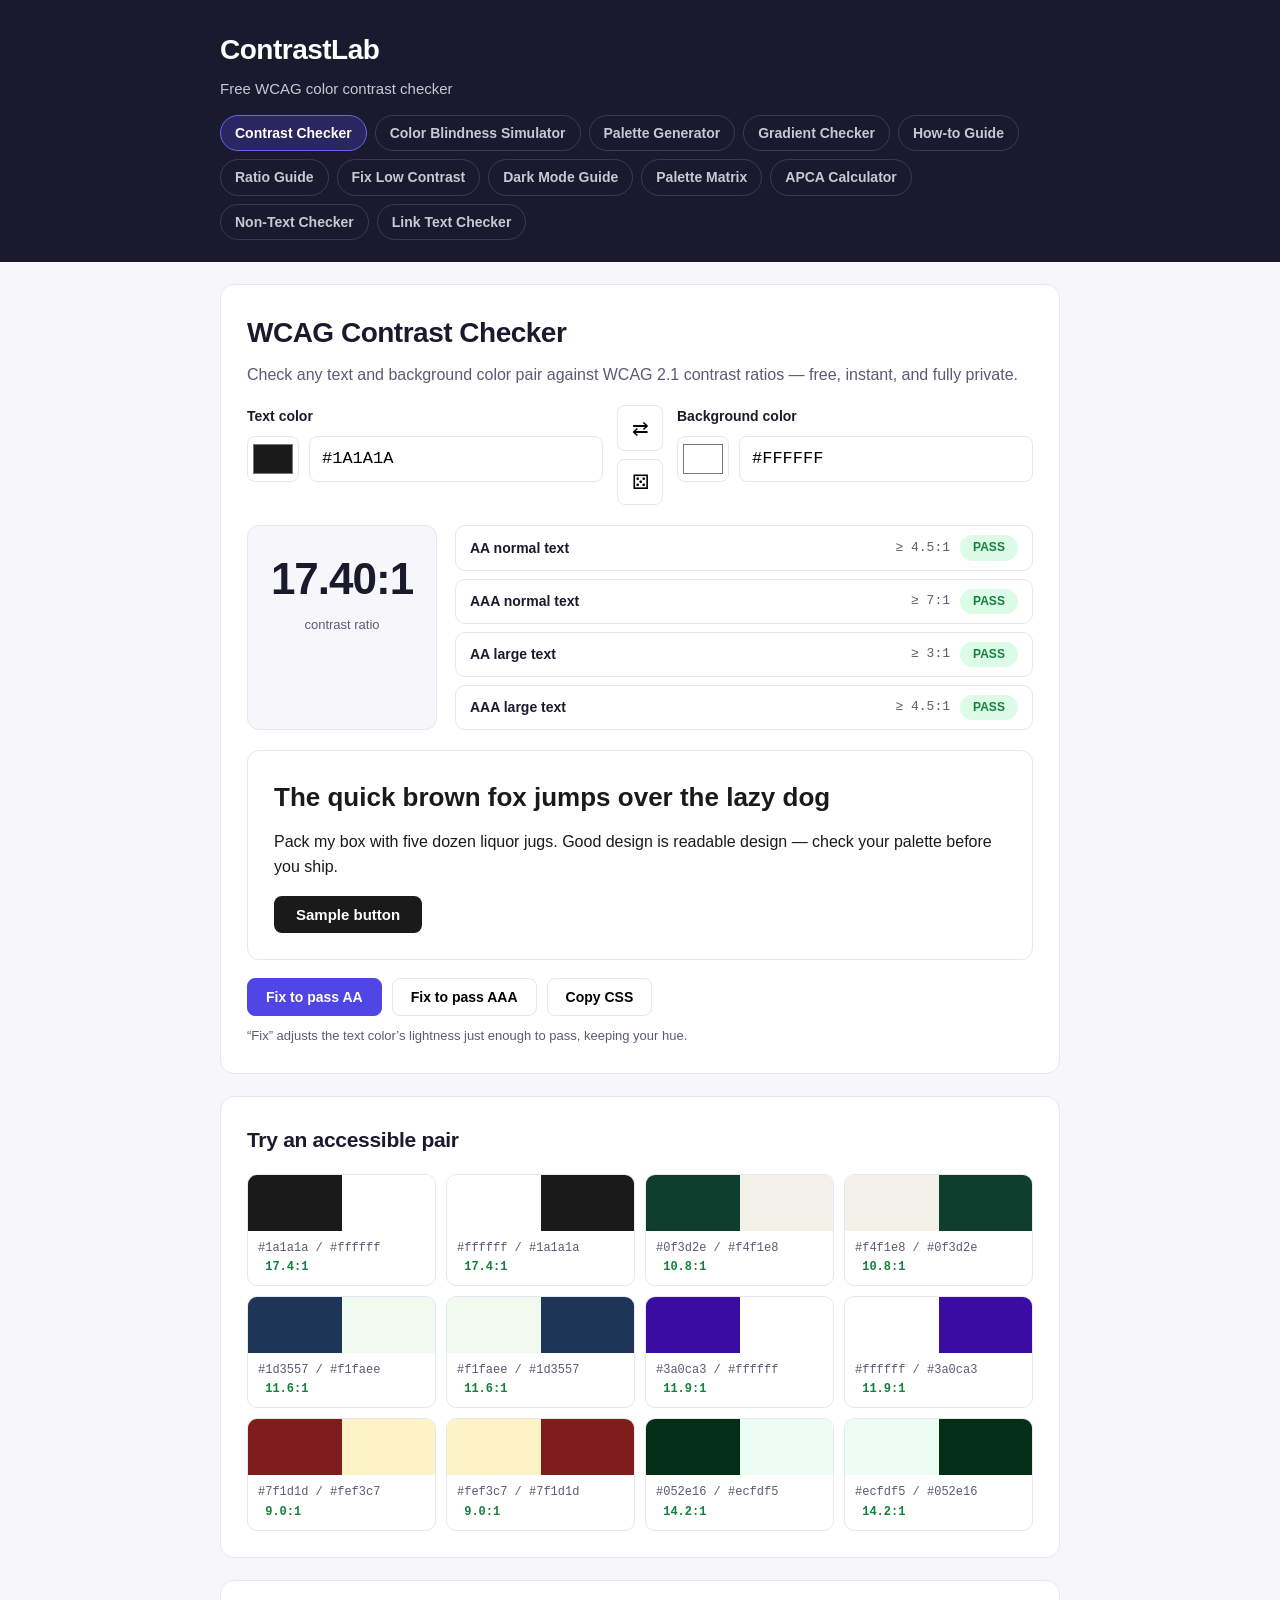
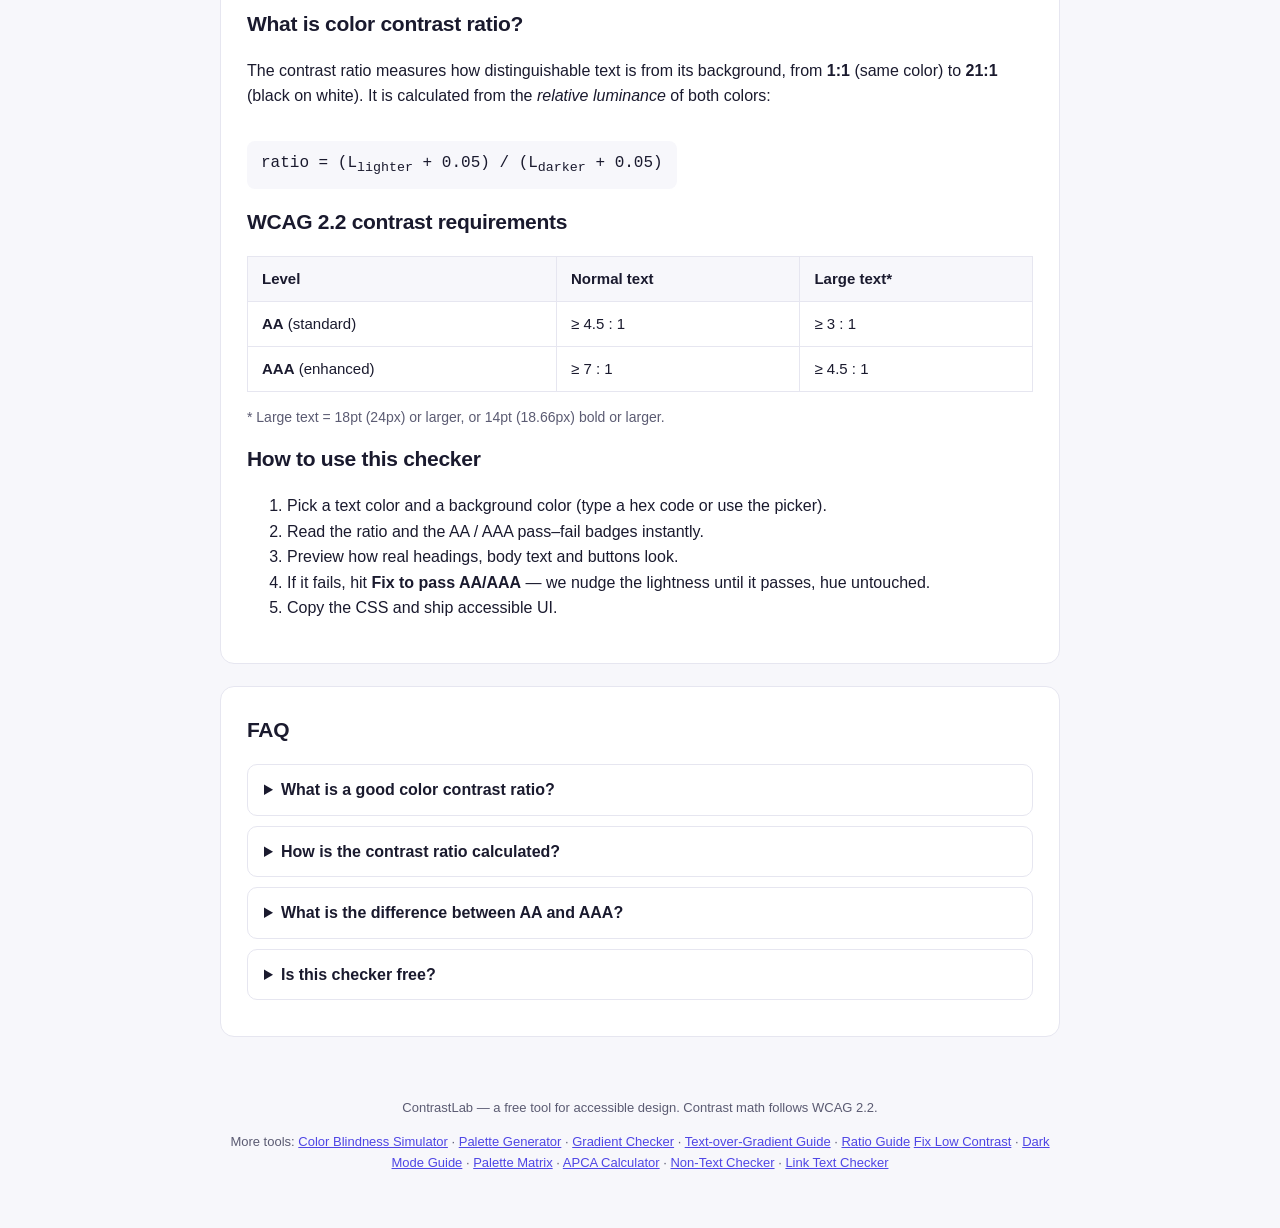
==== commit 66bcb88d: "tool-sites-daily 2026-11-19: link text contrast checker + nav/sitemap" ====
--- a/index.html
+++ b/index.html
@@ -55,6 +55,7 @@
       <a href="/palette-contrast-matrix">Palette Matrix</a>
       <a href="/apca-calculator">APCA Calculator</a>
       <a href="/non-text-contrast">Non-Text Checker</a>
+      <a href="/link-text-contrast">Link Text Checker</a>
     </nav>
   </div>
 </header>
@@ -156,7 +157,7 @@
   <div class="wrap">
     <p>ContrastLab — a free tool for accessible design. Contrast math follows WCAG 2.2.</p>
     <p class="footer-tools">More tools: <a href="/color-blindness-simulator">Color Blindness Simulator</a> &middot; <a href="/palette-generator">Palette Generator</a> &middot; <a href="/gradient-checker">Gradient Checker</a> &middot; <a href="/text-over-gradient-guide">Text-over-Gradient Guide</a> &middot; <a href="/wcag-contrast-ratio-explained">Ratio Guide</a>
-      <a href="/fix-low-contrast">Fix Low Contrast</a> &middot; <a href="/dark-mode-contrast-guide">Dark Mode Guide</a> &middot; <a href="/palette-contrast-matrix">Palette Matrix</a> &middot; <a href="/apca-calculator">APCA Calculator</a> &middot; <a href="/non-text-contrast">Non-Text Checker</a></p>
+      <a href="/fix-low-contrast">Fix Low Contrast</a> &middot; <a href="/dark-mode-contrast-guide">Dark Mode Guide</a> &middot; <a href="/palette-contrast-matrix">Palette Matrix</a> &middot; <a href="/apca-calculator">APCA Calculator</a> &middot; <a href="/non-text-contrast">Non-Text Checker</a> &middot; <a href="/link-text-contrast">Link Text Checker</a></p>
   </div>
 </footer>
 
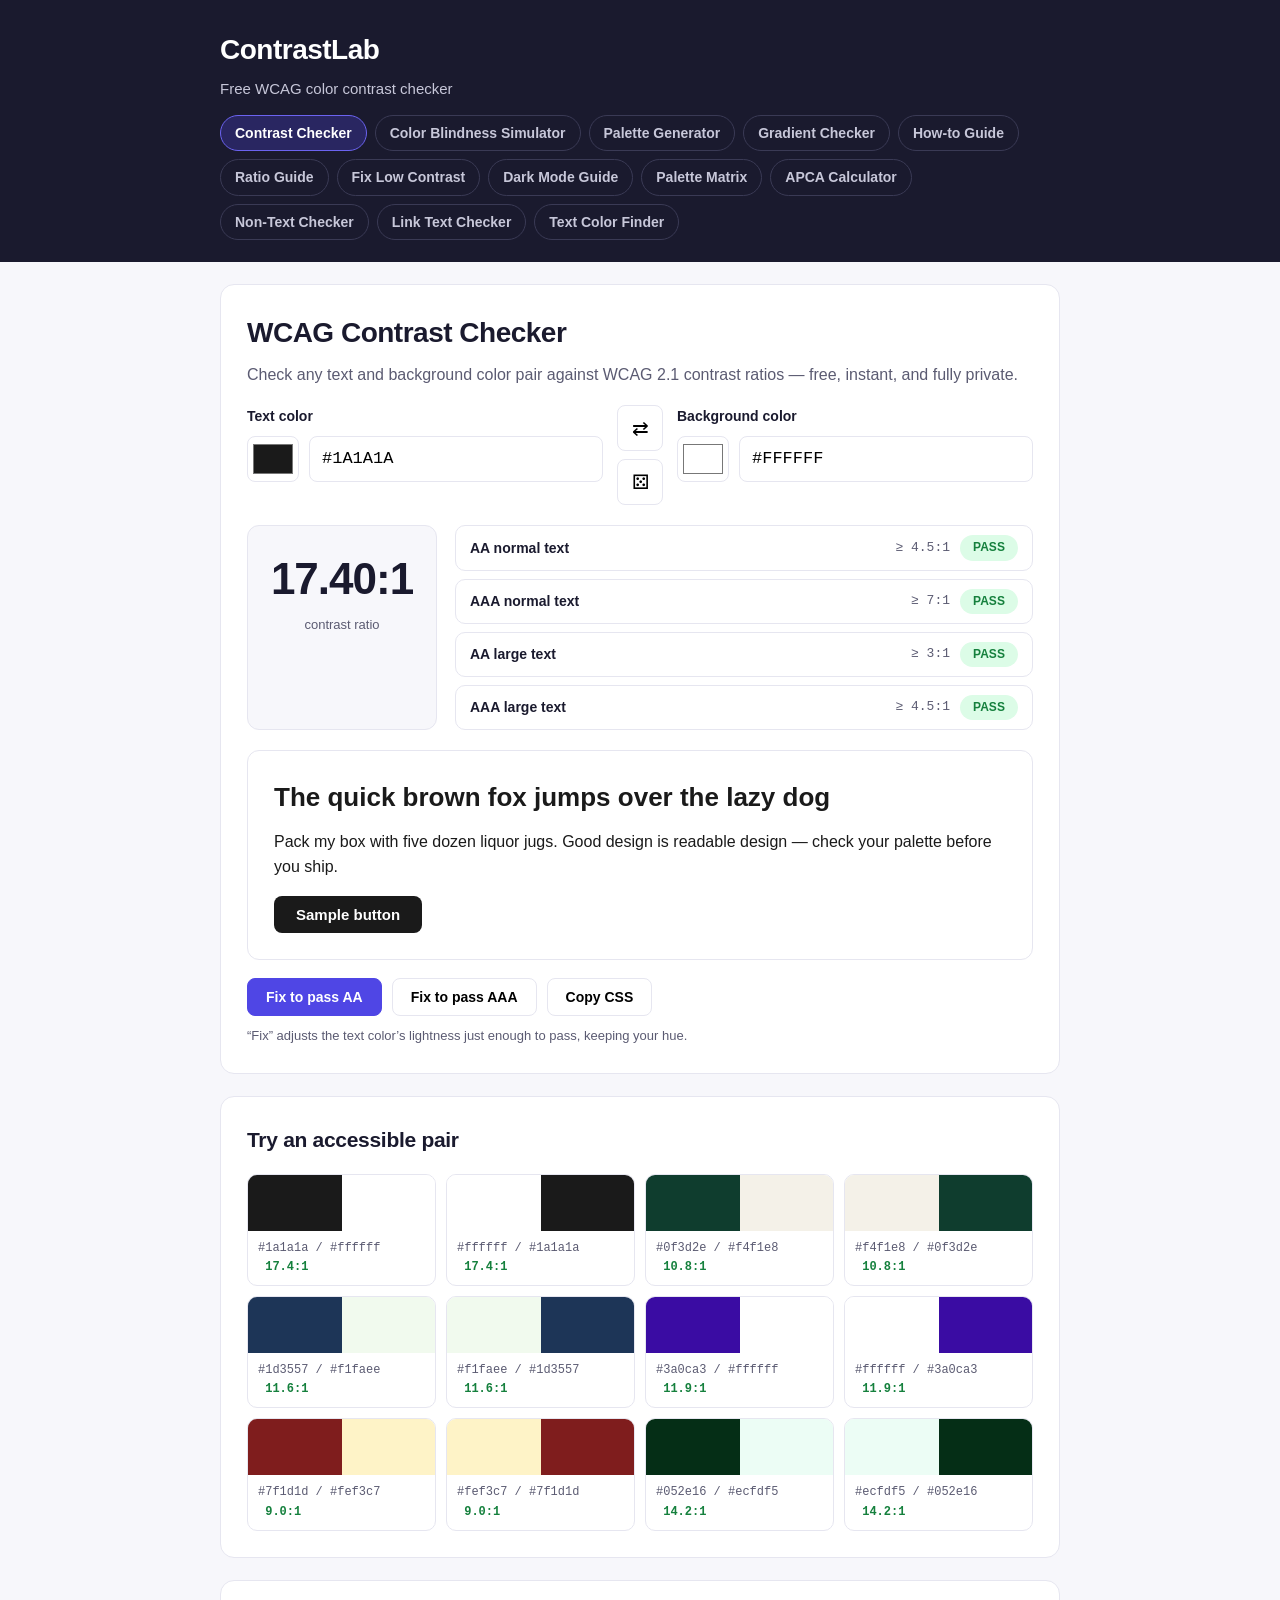
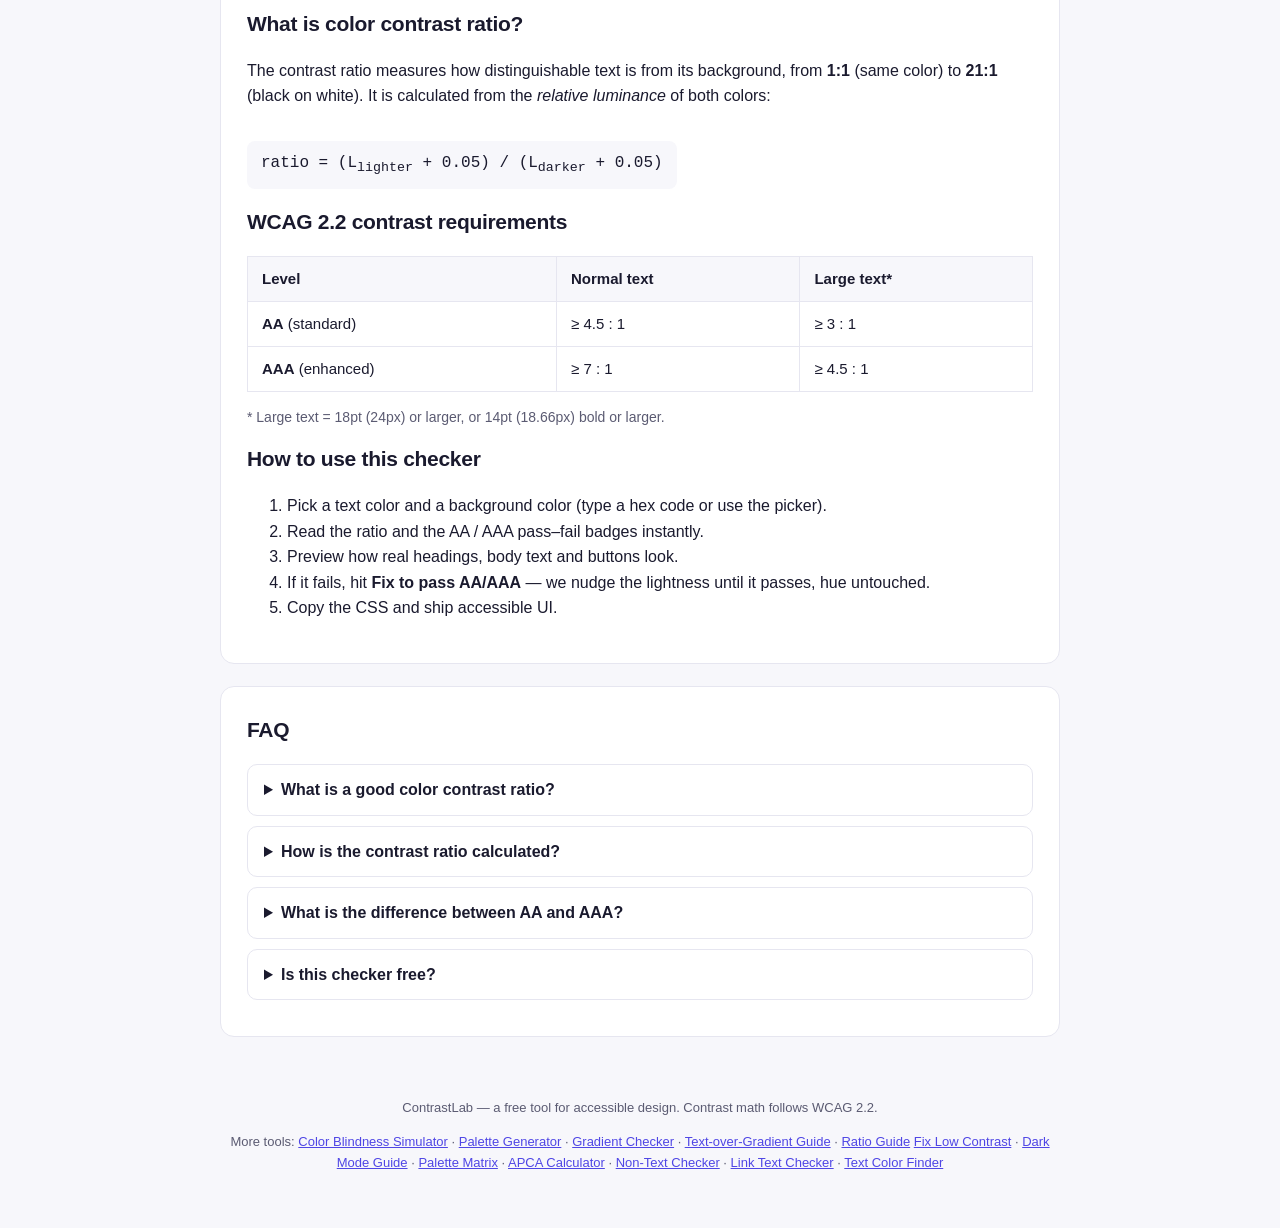
==== commit ee7cd73d: "tool-sites-daily 2026-11-23: text color finder + nav/sitemap" ====
--- a/index.html
+++ b/index.html
@@ -56,6 +56,7 @@
       <a href="/apca-calculator">APCA Calculator</a>
       <a href="/non-text-contrast">Non-Text Checker</a>
       <a href="/link-text-contrast">Link Text Checker</a>
+          <a href="/text-color-finder">Text Color Finder</a>
     </nav>
   </div>
 </header>
@@ -157,7 +158,7 @@
   <div class="wrap">
     <p>ContrastLab — a free tool for accessible design. Contrast math follows WCAG 2.2.</p>
     <p class="footer-tools">More tools: <a href="/color-blindness-simulator">Color Blindness Simulator</a> &middot; <a href="/palette-generator">Palette Generator</a> &middot; <a href="/gradient-checker">Gradient Checker</a> &middot; <a href="/text-over-gradient-guide">Text-over-Gradient Guide</a> &middot; <a href="/wcag-contrast-ratio-explained">Ratio Guide</a>
-      <a href="/fix-low-contrast">Fix Low Contrast</a> &middot; <a href="/dark-mode-contrast-guide">Dark Mode Guide</a> &middot; <a href="/palette-contrast-matrix">Palette Matrix</a> &middot; <a href="/apca-calculator">APCA Calculator</a> &middot; <a href="/non-text-contrast">Non-Text Checker</a> &middot; <a href="/link-text-contrast">Link Text Checker</a></p>
+      <a href="/fix-low-contrast">Fix Low Contrast</a> &middot; <a href="/dark-mode-contrast-guide">Dark Mode Guide</a> &middot; <a href="/palette-contrast-matrix">Palette Matrix</a> &middot; <a href="/apca-calculator">APCA Calculator</a> &middot; <a href="/non-text-contrast">Non-Text Checker</a> &middot; <a href="/link-text-contrast">Link Text Checker</a> &middot; <a href="/text-color-finder">Text Color Finder</a></p>
   </div>
 </footer>
 
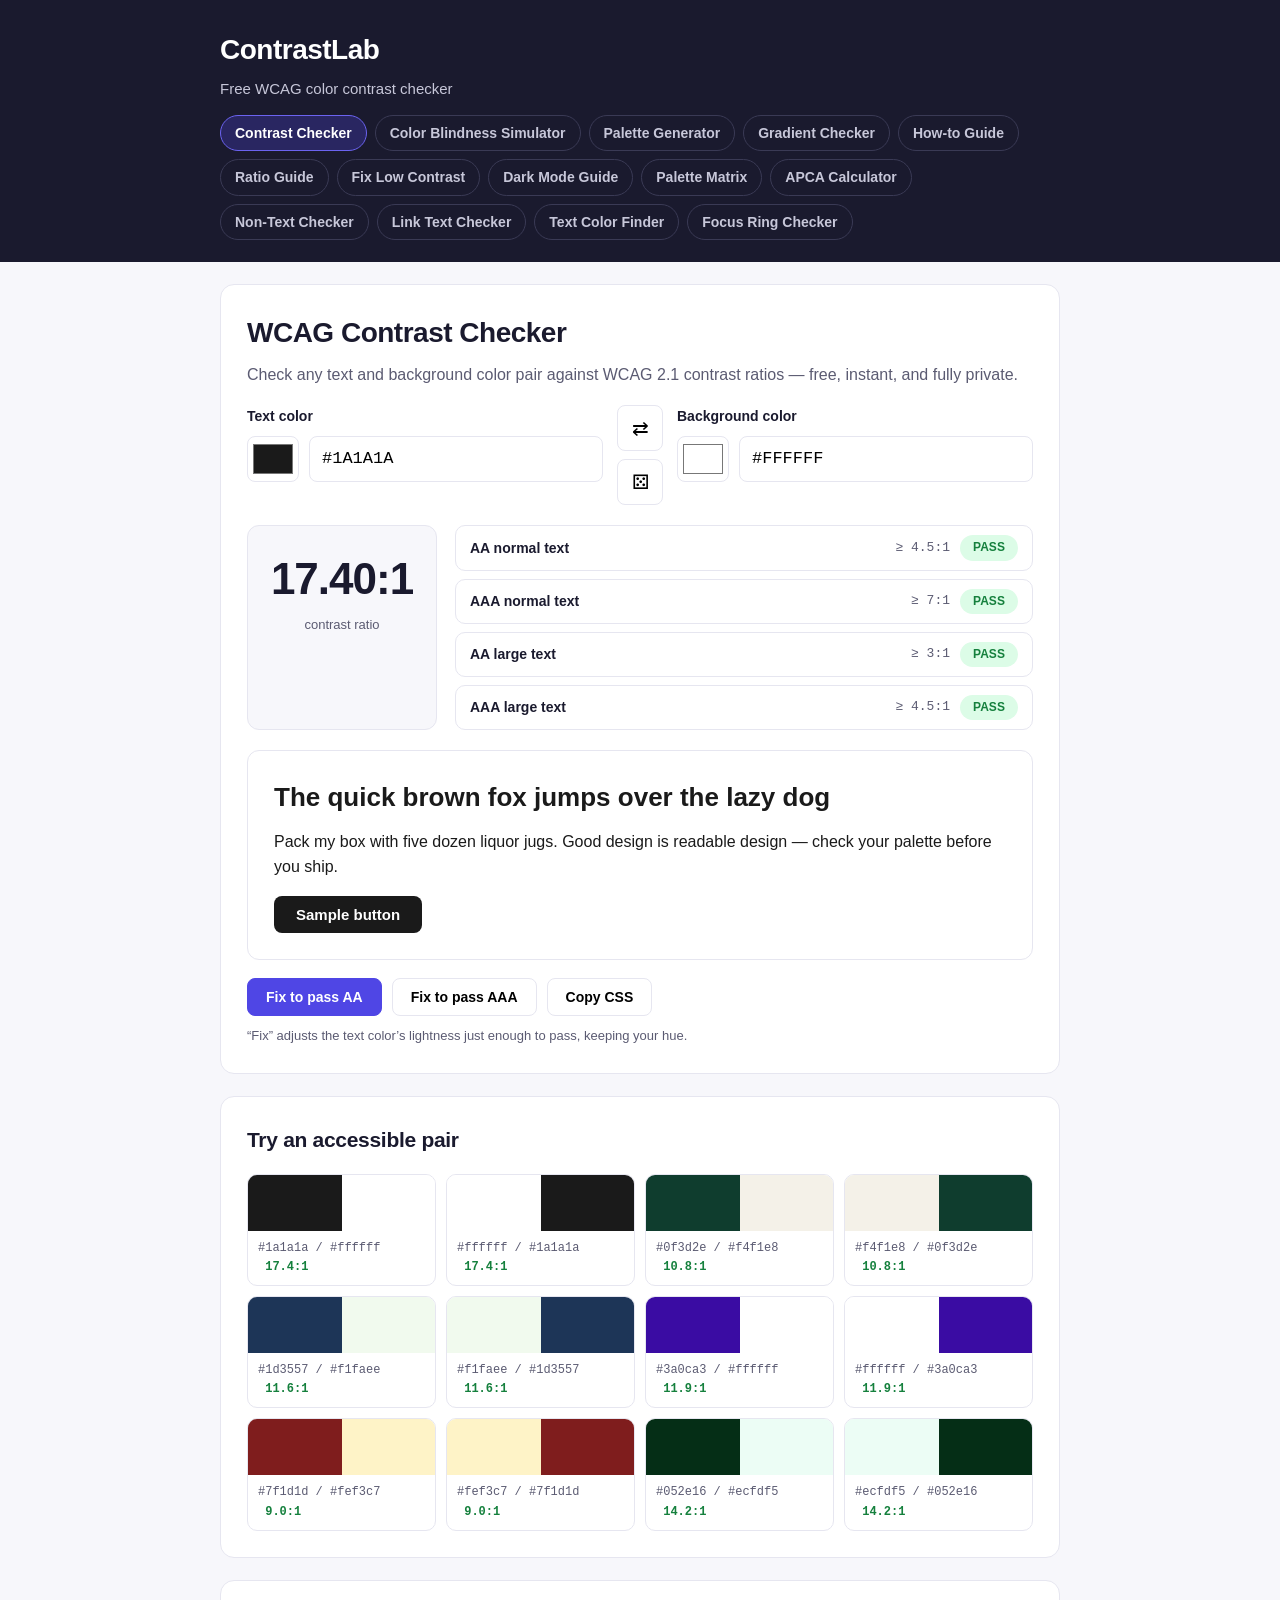
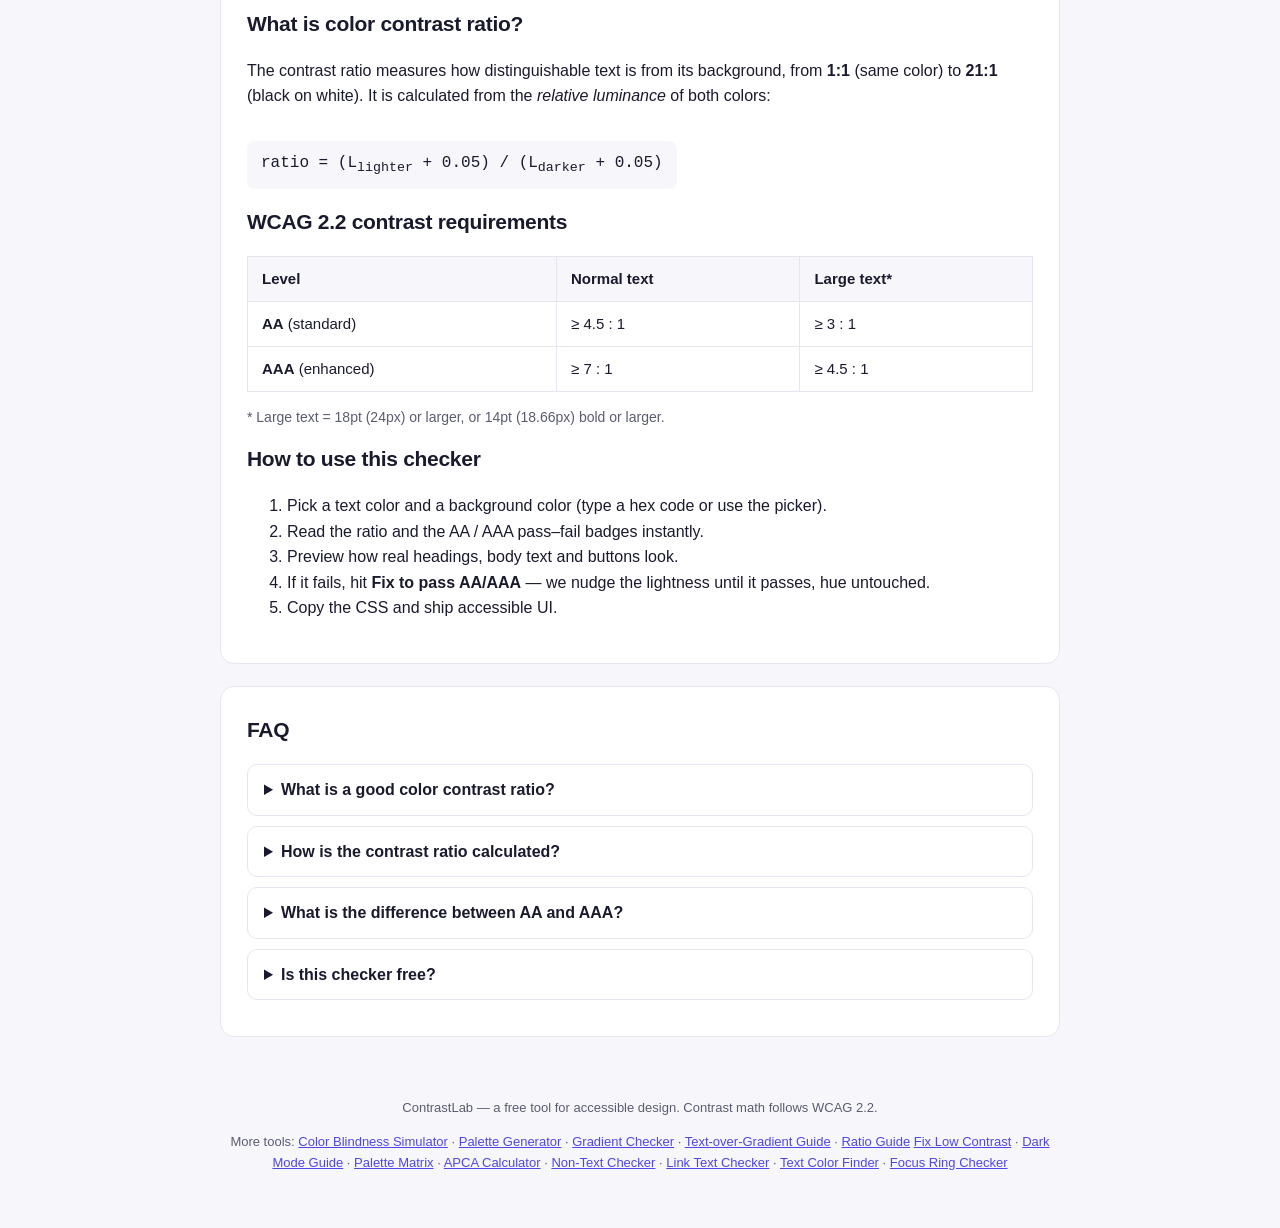
==== commit 4d236eed: "tool-sites-daily 2026-11-27: focus indicator contrast + nav/sitemap" ====
--- a/index.html
+++ b/index.html
@@ -57,6 +57,7 @@
       <a href="/non-text-contrast">Non-Text Checker</a>
       <a href="/link-text-contrast">Link Text Checker</a>
           <a href="/text-color-finder">Text Color Finder</a>
+          <a href="/focus-indicator-contrast">Focus Ring Checker</a>
     </nav>
   </div>
 </header>
@@ -158,7 +159,7 @@
   <div class="wrap">
     <p>ContrastLab — a free tool for accessible design. Contrast math follows WCAG 2.2.</p>
     <p class="footer-tools">More tools: <a href="/color-blindness-simulator">Color Blindness Simulator</a> &middot; <a href="/palette-generator">Palette Generator</a> &middot; <a href="/gradient-checker">Gradient Checker</a> &middot; <a href="/text-over-gradient-guide">Text-over-Gradient Guide</a> &middot; <a href="/wcag-contrast-ratio-explained">Ratio Guide</a>
-      <a href="/fix-low-contrast">Fix Low Contrast</a> &middot; <a href="/dark-mode-contrast-guide">Dark Mode Guide</a> &middot; <a href="/palette-contrast-matrix">Palette Matrix</a> &middot; <a href="/apca-calculator">APCA Calculator</a> &middot; <a href="/non-text-contrast">Non-Text Checker</a> &middot; <a href="/link-text-contrast">Link Text Checker</a> &middot; <a href="/text-color-finder">Text Color Finder</a></p>
+      <a href="/fix-low-contrast">Fix Low Contrast</a> &middot; <a href="/dark-mode-contrast-guide">Dark Mode Guide</a> &middot; <a href="/palette-contrast-matrix">Palette Matrix</a> &middot; <a href="/apca-calculator">APCA Calculator</a> &middot; <a href="/non-text-contrast">Non-Text Checker</a> &middot; <a href="/link-text-contrast">Link Text Checker</a> &middot; <a href="/text-color-finder">Text Color Finder</a> &middot; <a href="/focus-indicator-contrast">Focus Ring Checker</a></p>
   </div>
 </footer>
 
